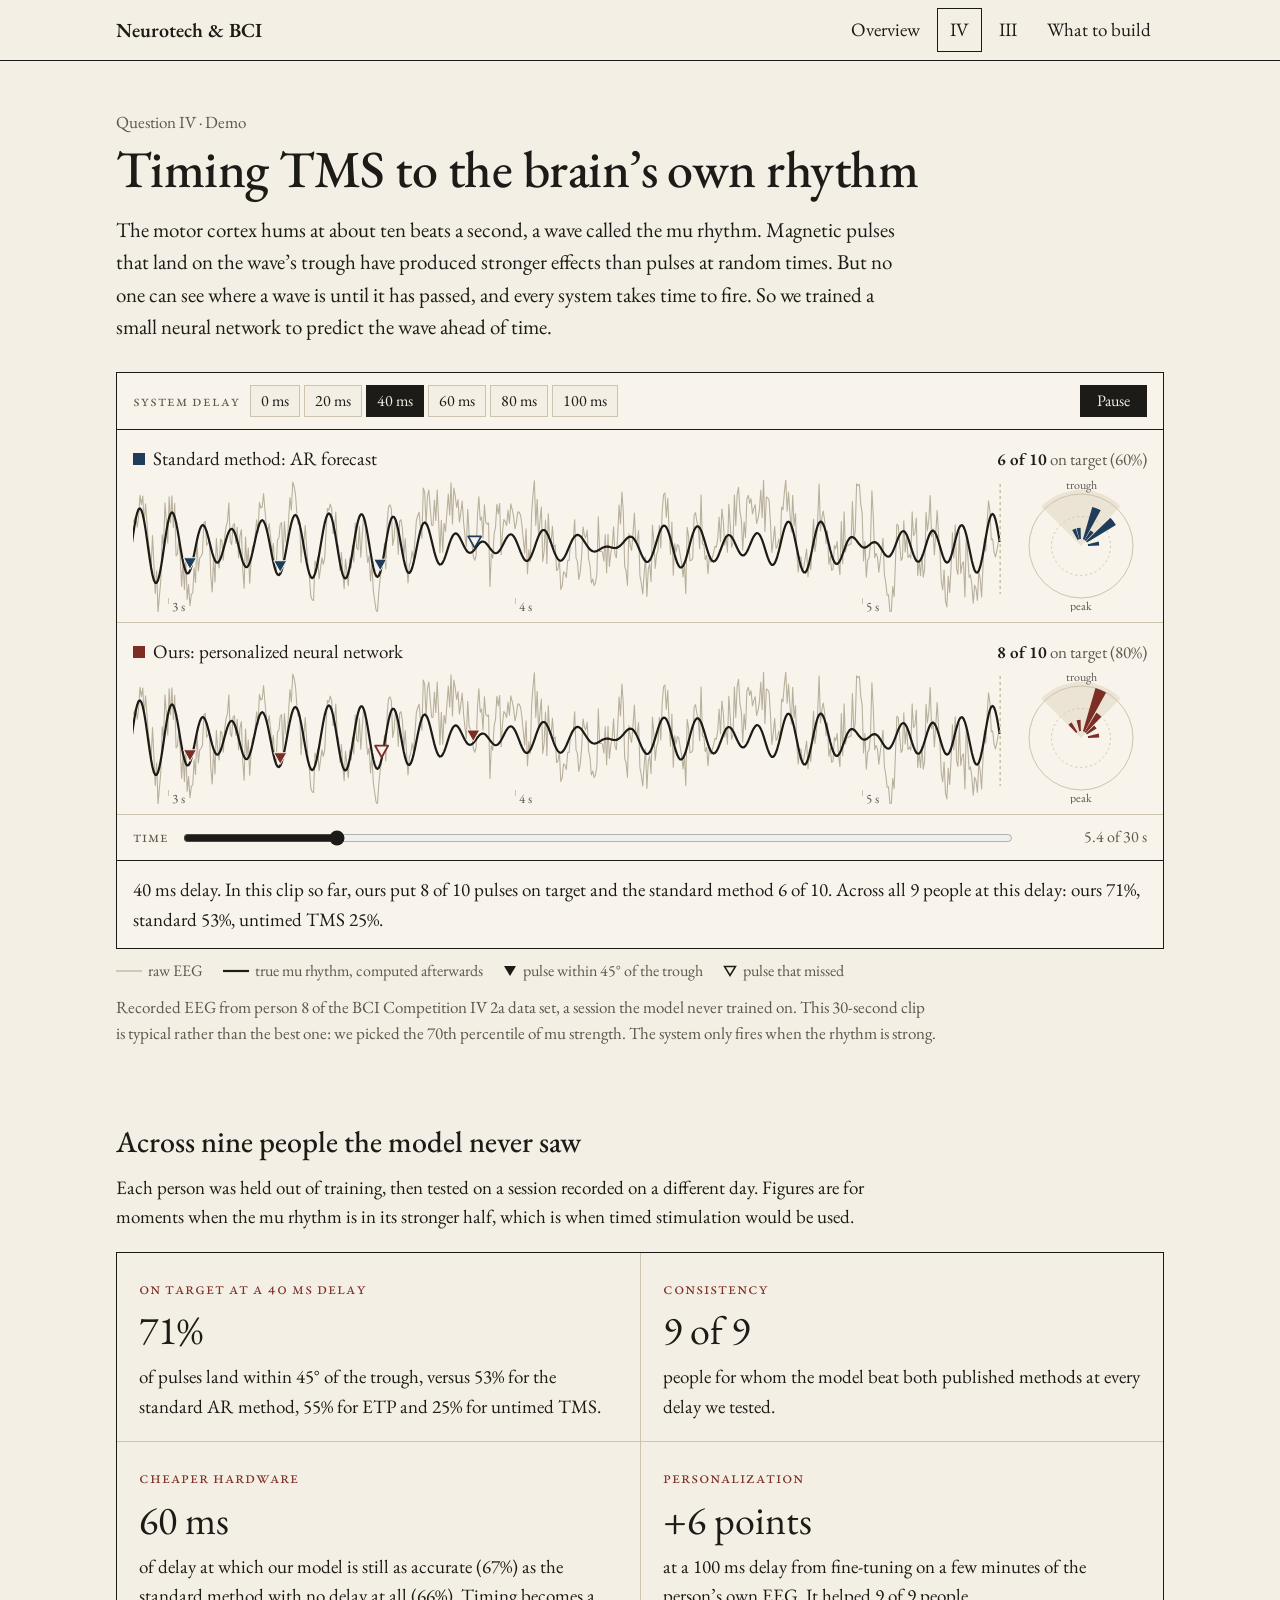
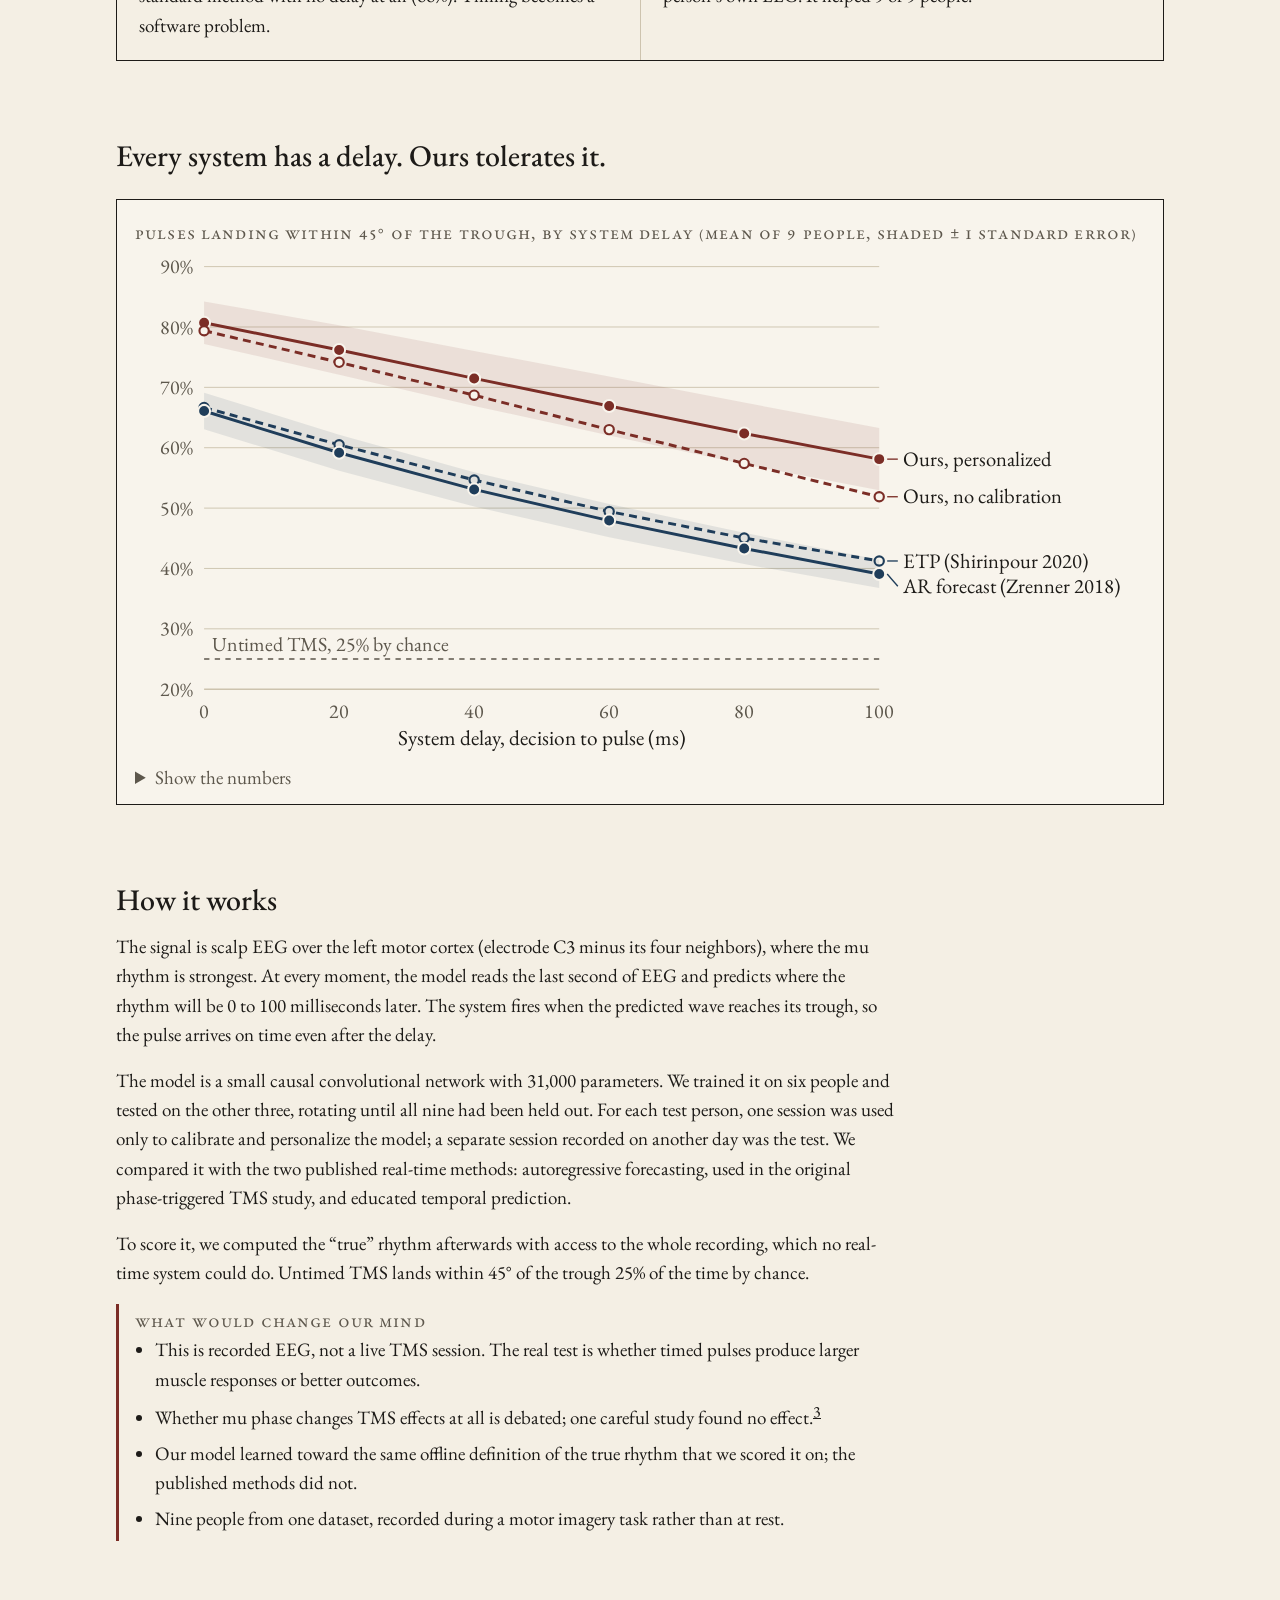
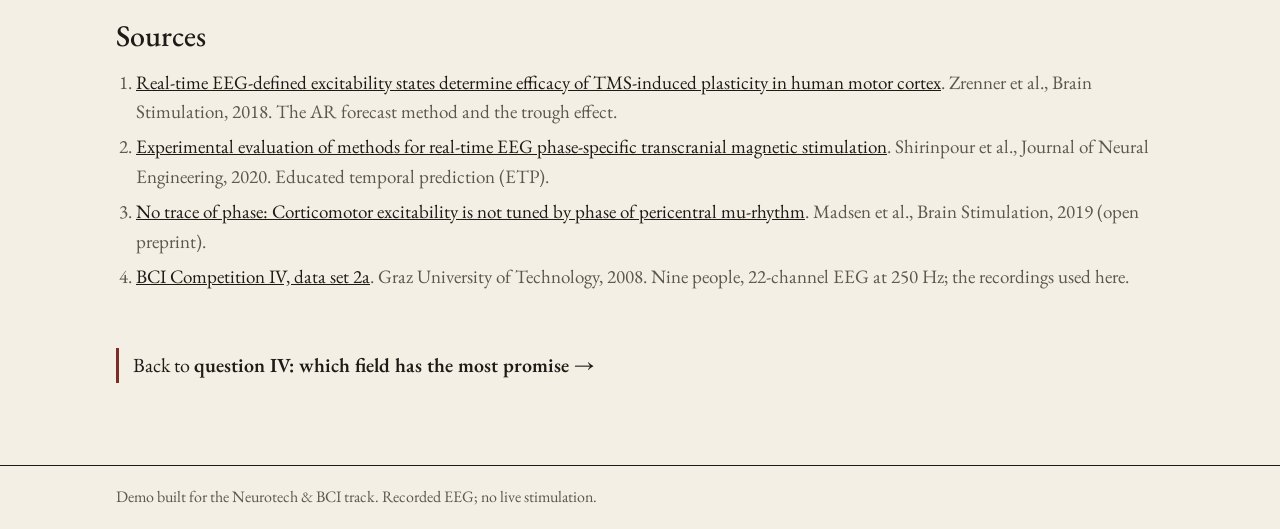
==== tms-demo/index.html @ e6a00916 "tms demo" ====
<!doctype html>
<html lang="en">
<head>
<meta charset="utf-8">
<meta name="viewport" content="width=device-width, initial-scale=1">
<title>Timing TMS to the Brain’s Rhythm · Neurotech &amp; BCI</title>
<meta name="description" content="Demo for question IV: a small neural network predicts the mu rhythm so TMS pulses land on the trough.">
<link rel="preconnect" href="https://fonts.googleapis.com">
<link rel="preconnect" href="https://fonts.gstatic.com" crossorigin>
<link href="https://fonts.googleapis.com/css2?family=EB+Garamond:ital,wght@0,400;0,500;0,600;1,400&display=swap" rel="stylesheet">
<style>
/* Same tokens and type as index.html, so the demo reads as part of the site. */
:root {
  --paper: #f4efe4;
  --paper-2: #ebe4d4;
  --ink: #1d1b18;
  --ink-2: #5d574c;
  --rule: #cdc3ae;
  --accent: #7b2d26;
  --navy: #1f3d5a;
}
* { box-sizing: border-box; }
html, body { margin: 0; }
body {
  background: var(--paper); color: var(--ink);
  font: 19px/1.55 "EB Garamond", Garamond, Georgia, serif;
  font-variant-numeric: lining-nums; -webkit-font-smoothing: antialiased;
  min-height: 100vh; display: flex; flex-direction: column;
}
a { color: inherit; }
a:focus-visible, button:focus-visible, input:focus-visible, summary:focus-visible { outline: 2px solid var(--navy); outline-offset: 2px; }
.wrap { max-width: 1080px; margin: 0 auto; padding: 0 16px; width: 100%; }
.sc { font-variant: small-caps; letter-spacing: .06em; text-transform: lowercase; }
.top { border-bottom: 1px solid var(--ink); }
.top .wrap { display: flex; align-items: center; justify-content: space-between; height: 60px; gap: 16px; }
.brand { font-size: 20px; font-weight: 600; text-decoration: none; white-space: nowrap; }
nav { display: flex; gap: 4px; }
nav a { text-decoration: none; padding: 6px 12px; border: 1px solid transparent; white-space: nowrap; }
nav a.on { border-color: var(--ink); }
nav a:hover { border-color: var(--rule); }
main { padding: 48px 0 64px; flex: 1; }
h1 { font-weight: 500; font-size: clamp(34px, 5.5vw, 52px); line-height: 1.08; letter-spacing: -0.01em; margin: 6px 0 16px; }
h2 { font-weight: 500; font-size: 30px; margin: 0 0 8px; }
h3 { font-weight: 500; font-size: 23px; margin: 0 0 6px; }
.kicker { color: var(--ink-2); font-size: 17px; margin: 0; }
.kicker a { text-decoration: none; }
.kicker a:hover { text-decoration: underline; text-underline-offset: 4px; }
.lede { font-size: 21px; max-width: 780px; margin: 0 0 12px; }
section { margin-top: 72px; }
.prose { max-width: 780px; }
.prose p { margin: 0 0 16px; }
button { font: inherit; cursor: pointer; color: var(--ink); background: transparent; border: 1px solid var(--ink); border-radius: 0; }
svg, canvas { display: block; max-width: 100%; }
.caption { color: var(--ink-2); font-size: 17px; margin: 10px 0 0; max-width: 820px; }

/* player */
.demo { border: 1px solid var(--ink); margin-top: 28px; background: #f8f4ec; }
.chips { display: flex; flex-wrap: wrap; gap: 6px; padding: 12px 16px; border-bottom: 1px solid var(--ink); align-items: center; }
.chips .sc { color: var(--ink-2); font-size: 16px; margin-right: 4px; }
.chip { font-size: 16px; padding: 3px 10px; border-color: var(--rule); background: var(--paper); min-width: 44px; min-height: 32px; }
.chip:hover { border-color: var(--ink); }
.chip[aria-pressed="true"] { background: var(--ink); color: var(--paper); border-color: var(--ink); }
.play { margin-left: auto; padding: 3px 16px; font-size: 16px; min-height: 32px; background: var(--ink); color: var(--paper); }
.strip { padding: 14px 16px 10px; border-bottom: 1px solid var(--rule); }
.strip .head { display: flex; justify-content: space-between; align-items: baseline; gap: 12px; flex-wrap: wrap; margin-bottom: 6px; }
.strip .name { font-size: 19px; }
.strip .name i { font-style: normal; display: inline-block; width: 12px; height: 12px; margin-right: 8px; vertical-align: 0; }
.strip .count { color: var(--ink-2); font-size: 17px; }
.strip .count b { color: var(--ink); font-weight: 600; }
.strip .row { display: grid; grid-template-columns: 1fr 132px; gap: 14px; align-items: center; }
.strip canvas { width: 100%; height: 132px; }
.scrub { display: flex; align-items: center; gap: 12px; padding: 10px 16px; border-bottom: 1px solid var(--ink); }
.scrub input { flex: 1; accent-color: var(--ink); }
.scrub .t { color: var(--ink-2); font-size: 16px; min-width: 120px; text-align: right; font-variant-numeric: tabular-nums; }
.verdict { padding: 14px 16px; margin: 0; min-height: 56px; }
.legend { display: flex; flex-wrap: wrap; gap: 6px 20px; color: var(--ink-2); font-size: 16px; margin-top: 10px; }
.legend span { display: inline-flex; align-items: center; gap: 6px; }

/* big numbers, same grid as "What to build" */
.grid4 { display: grid; grid-template-columns: 1fr 1fr; border: 1px solid var(--ink); margin-top: 20px; }
.grid4 > div { padding: 20px 22px; }
.grid4 > div:nth-child(2n) { border-left: 1px solid var(--rule); }
.grid4 > div:nth-child(n+3) { border-top: 1px solid var(--rule); }
.grid4 .sc { color: var(--accent); font-size: 17px; }
.grid4 .big { font-size: 40px; line-height: 1.1; margin: 6px 0 2px; }
.grid4 p { margin: 10px 0 0; }

/* chart */
.fig { border: 1px solid var(--ink); padding: 18px 18px 12px; margin-top: 20px; background: #f8f4ec; }
.fig .lbl { color: var(--ink-2); }
details { margin-top: 10px; }
summary { cursor: pointer; color: var(--ink-2); }
table { border-collapse: collapse; margin-top: 8px; font-size: 17px; }
th, td { text-align: left; padding: 4px 14px 4px 0; border-top: 1px solid var(--rule); font-weight: 400; font-variant-numeric: tabular-nums; }
th { color: var(--ink-2); }
.tscroll { overflow-x: auto; }
.caveats { border-left: 3px solid var(--accent); padding: 2px 0 2px 16px; }
.caveats ul { margin: 0; padding-left: 20px; }
.caveats li { margin-bottom: 6px; }
.refs { padding-left: 20px; margin: 0; color: var(--ink-2); }
.refs li { margin-bottom: 6px; }
.refs a { color: var(--ink); }
.bridge { color: var(--ink); border-left: 3px solid var(--accent); padding: 2px 0 2px 14px; max-width: 760px; margin: 56px 0 18px; font-size: 20px; }
.bridge a { font-weight: 600; text-decoration: none; }
.bridge a:hover { text-decoration: underline; text-underline-offset: 4px; }
footer { border-top: 1px solid var(--ink); height: 64px; flex: none; }
footer .wrap { display: flex; align-items: center; height: 100%; color: var(--ink-2); font-size: 16px; }

@media (max-width: 720px) {
  body { font-size: 18px; }
  nav a { padding: 6px 8px; }
  .top .wrap { height: auto; flex-wrap: wrap; padding-top: 10px; padding-bottom: 10px; gap: 6px 16px; }
  .strip .row { grid-template-columns: 1fr; }
  .strip .dial { width: 132px; margin: 0 auto; }
  .play { margin-left: 0; }
  .grid4 { grid-template-columns: 1fr; }
  .grid4 > div:nth-child(2n) { border-left: 0; }
  .grid4 > div:nth-child(n+2) { border-top: 1px solid var(--rule); }
  .scrub .t { min-width: 0; }
}
</style>
</head>
<body>
<header class="top">
  <div class="wrap">
    <a class="brand" href="../index.html">Neurotech &amp; BCI</a>
    <nav>
      <a href="../index.html">Overview</a>
      <a class="on" href="../index.html#iv">IV</a>
      <a href="../index.html#iii">III</a>
      <a href="../index.html#build">What to build</a>
    </nav>
  </div>
</header>

<main>
  <div class="wrap">
    <p class="kicker"><a href="../index.html#iv">Question IV</a> · Demo</p>
    <h1>Timing TMS to the brain’s own rhythm</h1>
    <p class="lede">The motor cortex hums at about ten beats a second, a wave called the mu rhythm. Magnetic pulses that land on the wave’s trough have produced stronger effects than pulses at random times. But no one can see where a wave is until it has passed, and every system takes time to fire. So we trained a small neural network to predict the wave ahead of time.</p>

    <div class="demo" id="player">
      <div class="chips" role="group" aria-label="System delay">
        <span class="sc">System delay</span>
        <span id="lat-buttons"></span>
        <button class="play" id="play" aria-label="Pause">Pause</button>
      </div>
      <div class="strip">
        <div class="head"><span class="name"><i style="background:var(--navy)"></i>Standard method: AR forecast</span><span class="count" id="count-ar" aria-live="off"></span></div>
        <div class="row"><canvas id="cv-ar" aria-label="EEG trace with pulses timed by the standard method"></canvas><svg class="dial" id="dial-ar" viewBox="0 0 132 132" role="img" aria-label="Where the standard method's pulses landed"></svg></div>
      </div>
      <div class="strip">
        <div class="head"><span class="name"><i style="background:var(--accent)"></i>Ours: personalized neural network</span><span class="count" id="count-ours" aria-live="off"></span></div>
        <div class="row"><canvas id="cv-ours" aria-label="EEG trace with pulses timed by our model"></canvas><svg class="dial" id="dial-ours" viewBox="0 0 132 132" role="img" aria-label="Where our model's pulses landed"></svg></div>
      </div>
      <div class="scrub">
        <label for="scrub" class="sc" style="color:var(--ink-2);font-size:16px">Time</label>
        <input type="range" id="scrub" min="0" max="30" step="0.02" value="0">
        <span class="t" id="tlabel"></span>
      </div>
      <p class="verdict" id="verdict" aria-live="polite"></p>
    </div>
    <div class="legend">
      <span><svg width="26" height="10"><line x1="0" y1="5" x2="26" y2="5" stroke="#b9b09c" stroke-width="1.2"/></svg>raw EEG</span>
      <span><svg width="26" height="10"><line x1="0" y1="5" x2="26" y2="5" stroke="#1d1b18" stroke-width="2.2"/></svg>true mu rhythm, computed afterwards</span>
      <span><svg width="14" height="12"><path d="M1 1h12L7 11z" fill="#1d1b18"/></svg>pulse within 45° of the trough</span>
      <span><svg width="14" height="12"><path d="M1.5 1.5h11L7 10.5z" fill="none" stroke="#1d1b18" stroke-width="1.5"/></svg>pulse that missed</span>
    </div>
    <p class="caption" id="clipnote"></p>

    <section>
      <h2>Across nine people the model never saw</h2>
      <p class="prose" style="margin:0">Each person was held out of training, then tested on a session recorded on a different day. Figures are for moments when the mu rhythm is in its stronger half, which is when timed stimulation would be used.</p>
      <div class="grid4" id="bignums"></div>
    </section>

    <section>
      <h2>Every system has a delay. Ours tolerates it.</h2>
      <div class="fig">
        <span class="lbl sc">Pulses landing within 45° of the trough, by system delay (mean of 9 people, shaded ± 1 standard error)</span>
        <svg id="chart" viewBox="0 0 760 380" role="img" aria-label="Line chart: share of pulses on target falls with system delay for every method, but our personalized model stays about 15 to 19 points above the standard AR and ETP methods at every delay."></svg>
        <details><summary>Show the numbers</summary><div class="tscroll"><table id="numtable"></table></div></details>
      </div>
    </section>

    <section class="prose">
      <h2>How it works</h2>
      <p>The signal is scalp EEG over the left motor cortex (electrode C3 minus its four neighbors), where the mu rhythm is strongest. At every moment, the model reads the last second of EEG and predicts where the rhythm will be 0 to 100 milliseconds later. The system fires when the predicted wave reaches its trough, so the pulse arrives on time even after the delay.</p>
      <p>The model is a small causal convolutional network with 31,000 parameters. We trained it on six people and tested on the other three, rotating until all nine had been held out. For each test person, one session was used only to calibrate and personalize the model; a separate session recorded on another day was the test. We compared it with the two published real-time methods: autoregressive forecasting, used in the original phase-triggered TMS study, and educated temporal prediction.</p>
      <p>To score it, we computed the “true” rhythm afterwards with access to the whole recording, which no real-time system could do. Untimed TMS lands within 45° of the trough 25% of the time by chance.</p>
      <div class="caveats">
        <span class="sc" style="color:var(--ink-2)">What would change our mind</span>
        <ul>
          <li>This is recorded EEG, not a live TMS session. The real test is whether timed pulses produce larger muscle responses or better outcomes.</li>
          <li>Whether mu phase changes TMS effects at all is debated; one careful study found no effect.<sup><a href="#ref-3">3</a></sup></li>
          <li>Our model learned toward the same offline definition of the true rhythm that we scored it on; the published methods did not.</li>
          <li>Nine people from one dataset, recorded during a motor imagery task rather than at rest.</li>
        </ul>
      </div>
    </section>

    <section>
      <h2>Sources</h2>
      <ol class="refs">
        <li id="ref-1"><a href="https://doi.org/10.1016/j.brs.2017.11.016" target="_blank" rel="noopener noreferrer">Real-time EEG-defined excitability states determine efficacy of TMS-induced plasticity in human motor cortex</a>. Zrenner et al., Brain Stimulation, 2018. The AR forecast method and the trough effect.</li>
        <li id="ref-2"><a href="https://doi.org/10.1088/1741-2552/ab9dba" target="_blank" rel="noopener noreferrer">Experimental evaluation of methods for real-time EEG phase-specific transcranial magnetic stimulation</a>. Shirinpour et al., Journal of Neural Engineering, 2020. Educated temporal prediction (ETP).</li>
        <li id="ref-3"><a href="https://www.biorxiv.org/content/10.1101/513390.full.pdf" target="_blank" rel="noopener noreferrer">No trace of phase: Corticomotor excitability is not tuned by phase of pericentral mu-rhythm</a>. Madsen et al., Brain Stimulation, 2019 (open preprint).</li>
        <li id="ref-4"><a href="https://bbci.de/competition/iv/" target="_blank" rel="noopener noreferrer">BCI Competition IV, data set 2a</a>. Graz University of Technology, 2008. Nine people, 22-channel EEG at 250 Hz; the recordings used here.</li>
      </ol>
    </section>

    <p class="bridge">Back to <a href="../index.html#iv">question IV: which field has the most promise &rarr;</a></p>
  </div>
</main>
<footer><div class="wrap">Demo built for the Neurotech &amp; BCI track. Recorded EEG; no live stimulation.</div></footer>

<script src="data.js"></script>
<script>
(() => {
  const D = window.TMS_DEMO;
  const INK = '#1d1b18', INK2 = '#5d574c', RULE = '#cdc3ae', RAW = '#b9b09c', PAPER2 = '#ebe4d4', BG = '#f8f4ec';
  const COL = { ar: '#1f3d5a', ours: '#7b2d26' };
  const FS = D.fs, N = D.mu.length, DUR = N / FS;
  let WIN = 2.5;
  const TARGET = Math.PI;
  const wrapA = a => Math.atan2(Math.sin(a), Math.cos(a));
  const isHit = ph => Math.abs(wrapA(ph - TARGET)) < Math.PI / 4;
  const pct = x => Math.round(100 * x) + '%';
  const reduce = matchMedia('(prefers-reduced-motion: reduce)').matches;
  const $ = id => document.getElementById(id);

  let lat = 40, tNow = WIN, playing = !reduce, last = null;

  // ---------- latency chips ----------
  $('lat-buttons').innerHTML = D.latencies.map(l =>
    `<button class="chip" data-lat="${l}" aria-pressed="${l === lat}">${l} ms</button>`).join(' ');
  $('lat-buttons').addEventListener('click', e => {
    const b = e.target.closest('[data-lat]'); if (!b) return;
    lat = +b.dataset.lat;
    document.querySelectorAll('[data-lat]').forEach(x => x.setAttribute('aria-pressed', x === b));
    draw(true);
  });
  const playBtn = $('play');
  const setPlay = p => { playing = p; playBtn.textContent = p ? 'Pause' : 'Play'; playBtn.setAttribute('aria-label', p ? 'Pause' : 'Play'); if (p) { last = null; requestAnimationFrame(tick); } };
  playBtn.addEventListener('click', () => setPlay(!playing));
  const scrub = $('scrub');
  scrub.max = DUR.toFixed(2);
  scrub.addEventListener('input', () => { tNow = Math.max(0.05, +scrub.value); draw(true); });

  // ---------- canvases ----------
  const cvs = { ar: $('cv-ar'), ours: $('cv-ours') };
  function fit() {
    const dpr = window.devicePixelRatio || 1;
    for (const c of Object.values(cvs)) {
      const r = c.getBoundingClientRect();
      c.width = Math.round(r.width * dpr); c.height = Math.round(r.height * dpr);
      c.getContext('2d').setTransform(dpr, 0, 0, dpr, 0, 0);
    }
    WIN = cvs.ar.clientWidth < 560 ? 1.5 : 2.5;
    if (tNow < WIN) tNow = WIN;
  }
  new ResizeObserver(() => { fit(); draw(false); }).observe(cvs.ar);

  function drawStrip(key) {
    const c = cvs[key], ctx = c.getContext('2d');
    const w = c.clientWidth, h = c.clientHeight;
    ctx.clearRect(0, 0, w, h);
    const t1 = Math.max(tNow, WIN), t0 = t1 - WIN;
    const X = t => (t - t0) / WIN * w;
    const mid = h * 0.5, sy = h * 0.40 / 1000;
    const Y = v => mid - Math.max(-1250, Math.min(1250, v)) * sy;
    // second ticks
    ctx.strokeStyle = RULE; ctx.fillStyle = INK2; ctx.lineWidth = 1; ctx.font = '13px "EB Garamond", Georgia, serif';
    for (let s = Math.ceil(t0); s <= t1; s++) {
      const x = Math.round(X(s)) + 0.5;
      ctx.beginPath(); ctx.moveTo(x, h - 14); ctx.lineTo(x, h - 8); ctx.stroke();
      ctx.fillText(s + ' s', Math.min(x + 3, w - 24), h - 1);
    }
    const i0 = Math.max(0, Math.floor(t0 * FS)), i1 = Math.min(N - 1, Math.floor(tNow * FS));
    const line = (arr, col, lw) => {
      ctx.strokeStyle = col; ctx.lineWidth = lw; ctx.lineJoin = 'round'; ctx.beginPath();
      for (let i = i0; i <= i1; i++) { const x = X(i / FS), y = Y(arr[i]); i === i0 ? ctx.moveTo(x, y) : ctx.lineTo(x, y); }
      ctx.stroke();
    };
    line(D.raw, RAW, 1.1);
    line(D.mu, INK, 2.2);
    // "now" edge
    if (tNow < DUR) { ctx.strokeStyle = RULE; ctx.setLineDash([3, 3]); ctx.beginPath(); ctx.moveTo(X(tNow) - 0.5, 4); ctx.lineTo(X(tNow) - 0.5, h - 18); ctx.stroke(); ctx.setLineDash([]); }
    // pulses
    for (const [s, ph] of D.pulses[lat][key]) {
      if (s < i0 || s > i1) continue;
      const x = X(s / FS), y = Y(D.mu[s]);
      ctx.beginPath(); ctx.moveTo(x - 6.5, y - 13); ctx.lineTo(x + 6.5, y - 13); ctx.lineTo(x, y - 1.5); ctx.closePath();
      if (isHit(ph)) { ctx.fillStyle = COL[key]; ctx.fill(); ctx.strokeStyle = BG; ctx.lineWidth = 1; ctx.stroke(); }
      else { ctx.fillStyle = BG; ctx.fill(); ctx.strokeStyle = COL[key]; ctx.lineWidth = 1.8; ctx.stroke(); }
    }
  }

  // ---------- dials ----------
  const NB = 24, CX = 66, CY = 66, R0 = 7, R1 = 52;
  const pt = (a, r) => [CX + r * Math.sin(a), CY - r * Math.cos(a)];   // a = 0 at top, clockwise
  function wedge(a0, a1, r0, r1) {
    const [x0, y0] = pt(a0, r0), [x1, y1] = pt(a0, r1), [x2, y2] = pt(a1, r1), [x3, y3] = pt(a1, r0);
    return `M${x0.toFixed(1)} ${y0.toFixed(1)}L${x1.toFixed(1)} ${y1.toFixed(1)}A${r1} ${r1} 0 0 1 ${x2.toFixed(1)} ${y2.toFixed(1)}L${x3.toFixed(1)} ${y3.toFixed(1)}A${r0} ${r0} 0 0 0 ${x0.toFixed(1)} ${y0.toFixed(1)}Z`;
  }
  function drawDial(key, list) {
    const cnt = new Array(NB).fill(0);
    for (const ph of list) { const a = wrapA(ph - TARGET); cnt[Math.min(NB - 1, Math.floor((a + Math.PI) / (2 * Math.PI) * NB))]++; }
    const mx = Math.max(4, ...cnt);
    let s = `<path d="${wedge(-Math.PI / 4, Math.PI / 4, 0.01, R1 + 4)}" fill="${PAPER2}"/>`;
    s += `<circle cx="${CX}" cy="${CY}" r="${R1}" fill="none" stroke="${RULE}"/><circle cx="${CX}" cy="${CY}" r="${(R0 + R1) / 2}" fill="none" stroke="${RULE}" stroke-dasharray="2 3"/>`;
    cnt.forEach((n, i) => {
      if (!n) return;
      const a0 = -Math.PI + i * 2 * Math.PI / NB, a1 = a0 + 2 * Math.PI / NB;
      s += `<path d="${wedge(a0 + 0.02, a1 - 0.02, R0, R0 + (R1 - R0) * n / mx)}" fill="${COL[key]}"/>`;
    });
    s += `<text x="${CX}" y="9" text-anchor="middle" font-size="12" fill="${INK2}" font-family="EB Garamond, serif">trough</text>`;
    s += `<text x="${CX}" y="130" text-anchor="middle" font-size="12" fill="${INK2}" font-family="EB Garamond, serif">peak</text>`;
    $('dial-' + key).innerHTML = s;
  }

  // ---------- counters + verdict ----------
  const tLabel = $('tlabel');
  function draw(updateVerdict) {
    const upto = Math.floor(tNow * FS);
    const stats = {};
    for (const key of ['ar', 'ours']) {
      drawStrip(key);
      const seen = D.pulses[lat][key].filter(([s]) => s <= upto).map(([, ph]) => ph);
      const hits = seen.filter(isHit).length;
      stats[key] = { hits, n: seen.length };
      $('count-' + key).innerHTML = seen.length ? `<b>${hits} of ${seen.length}</b> on target (${pct(hits / seen.length)})` : 'waiting for the first pulse';
      drawDial(key, seen);
    }
    scrub.value = tNow.toFixed(2);
    tLabel.textContent = `${tNow.toFixed(1)} of ${DUR.toFixed(0)} s`;
    if (updateVerdict || !playing) verdict(stats);
  }
  function verdict(st) {
    const k = D.latencies.indexOf(lat), R = D.results;
    const all = `Across all 9 people at this delay: ours ${pct(R.cnn_personal.mean[k])}, standard ${pct(R.ar.mean[k])}, untimed TMS 25%.`;
    const clip = st.ours.n && st.ar.n ? `In this clip so far, ours put ${st.ours.hits} of ${st.ours.n} pulses on target and the standard method ${st.ar.hits} of ${st.ar.n}. ` : '';
    $('verdict').textContent = `${lat} ms delay. ${clip}${all}`;
  }
  let vt = 0;
  function tick(ts) {
    if (!playing) return;
    if (last !== null) tNow += Math.min(0.1, (ts - last) / 1000);
    last = ts;
    if (tNow > DUR) tNow = WIN;
    draw(false);
    if (ts - vt > 1000) { vt = ts; verdict(currentStats()); }
    requestAnimationFrame(tick);
  }
  function currentStats() {
    const upto = Math.floor(tNow * FS), st = {};
    for (const key of ['ar', 'ours']) {
      const seen = D.pulses[lat][key].filter(([s]) => s <= upto);
      st[key] = { hits: seen.filter(([, ph]) => isHit(ph)).length, n: seen.length };
    }
    return st;
  }
  $('clipnote').textContent = `Recorded EEG from person ${D.subject} of the BCI Competition IV 2a data set, a session the model never trained on. This ${D.seconds}-second clip is typical rather than the best one: we picked the 70th percentile of mu strength. The system only fires when the rhythm is strong.`;

  // ---------- big numbers ----------
  const R = D.results, L = D.latencies, i40 = L.indexOf(40), i100 = L.indexOf(100);
  const subs = Object.keys(R.cnn_personal.subjects);
  const winsAll = subs.filter(s => L.every((_, k) => R.cnn_personal.subjects[s][k] > R.ar.subjects[s][k] && R.cnn_personal.subjects[s][k] > R.etp.subjects[s][k])).length;
  let match = 0; L.forEach((l, k) => { if (R.cnn_personal.mean[k] >= R.ar.mean[0]) match = l; });
  const persGain = R.cnn_personal.mean[i100] - R.cnn.mean[i100];
  const persWins = subs.filter(s => R.cnn_personal.subjects[s][i100] > R.cnn.subjects[s][i100]).length;
  $('bignums').innerHTML = [
    ['On target at a 40 ms delay', pct(R.cnn_personal.mean[i40]), `of pulses land within 45° of the trough, versus ${pct(R.ar.mean[i40])} for the standard AR method, ${pct(R.etp.mean[i40])} for ETP and 25% for untimed TMS.`],
    ['Consistency', `${winsAll} of ${subs.length}`, 'people for whom the model beat both published methods at every delay we tested.'],
    ['Cheaper hardware', `${match} ms`, `of delay at which our model is still as accurate (${pct(R.cnn_personal.mean[L.indexOf(match)])}) as the standard method with no delay at all (${pct(R.ar.mean[0])}). Timing becomes a software problem.`],
    ['Personalization', `+${Math.round(100 * persGain)} points`, `at a 100 ms delay from fine-tuning on a few minutes of the person’s own EEG. It helped ${persWins} of ${subs.length} people.`],
  ].map(([k, big, p]) => `<div><span class="sc">${k}</span><div class="big">${big}</div><p>${p}</p></div>`).join('');

  // ---------- latency chart ----------
  const SER = [
    { key: 'cnn_personal', label: 'Ours, personalized', col: COL.ours, dash: '' , band: true },
    { key: 'cnn', label: 'Ours, no calibration', col: COL.ours, dash: '6 4' },
    { key: 'etp', label: 'ETP (Shirinpour 2020)', col: COL.ar, dash: '6 4' },
    { key: 'ar', label: 'AR forecast (Zrenner 2018)', col: COL.ar, dash: '', band: true },
  ];
  (function chart() {
    const W = 760, H = 380, m = { l: 52, r: 200, t: 14, b: 48 };
    const pw = W - m.l - m.r, ph = H - m.t - m.b, y0 = 20, y1 = 90;
    const X = v => m.l + v / 100 * pw, Y = v => m.t + (1 - (v - y0) / (y1 - y0)) * ph;
    const F = 'font-family="EB Garamond, serif"';
    let s = '';
    for (let v = 20; v <= 90; v += 10) s += `<line x1="${m.l}" x2="${m.l + pw}" y1="${Y(v)}" y2="${Y(v)}" stroke="${RULE}" stroke-width="${v === 20 ? 1 : 0.7}"/><text x="${m.l - 8}" y="${Y(v) + 5}" text-anchor="end" font-size="15" fill="${INK2}" ${F}>${v}%</text>`;
    L.forEach(l => { s += `<text x="${X(l)}" y="${H - m.b + 22}" text-anchor="middle" font-size="15" fill="${INK2}" ${F}>${l}</text>`; });
    s += `<text x="${m.l + pw / 2}" y="${H - 6}" text-anchor="middle" font-size="16" fill="${INK}" ${F}>System delay, decision to pulse (ms)</text>`;
    s += `<line x1="${m.l}" x2="${m.l + pw}" y1="${Y(25)}" y2="${Y(25)}" stroke="${INK2}" stroke-dasharray="4 4"/><text x="${m.l + 6}" y="${Y(25) - 6}" font-size="15" fill="${INK2}" ${F}>Untimed TMS, 25% by chance</text>`;
    const ends = [];
    for (const S of SER) {
      const mean = R[S.key].mean.map(v => 100 * v), se = R[S.key].sem.map(v => 100 * v);
      if (S.band) s += `<path d="${L.map((l, k) => `${k ? 'L' : 'M'}${X(l)} ${Y(mean[k] + se[k])}`).join('')}${L.slice().reverse().map((l, j) => { const k = L.length - 1 - j; return `L${X(l)} ${Y(mean[k] - se[k])}`; }).join('')}Z" fill="${S.col}" opacity=".10"/>`;
      s += `<polyline points="${L.map((l, k) => `${X(l)},${Y(mean[k])}`).join(' ')}" fill="none" stroke="${S.col}" stroke-width="2.2" stroke-dasharray="${S.dash}"/>`;
      L.forEach((l, k) => { s += `<circle cx="${X(l)}" cy="${Y(mean[k])}" r="${S.dash ? 3.5 : 4.5}" fill="${S.dash ? BG : S.col}" stroke="${S.dash ? S.col : BG}" stroke-width="${S.dash ? 1.6 : 1.5}"><title>${S.label}, ${l} ms: ${mean[k].toFixed(1)}% ± ${se[k].toFixed(1)}</title></circle>`; });
      ends.push({ y: Y(mean[mean.length - 1]), y0: Y(mean[mean.length - 1]), S });
    }
    ends.sort((a, b) => a.y - b.y);
    for (let i = 1; i < ends.length; i++) ends[i].y = Math.max(ends[i].y, ends[i - 1].y + 19);
    for (const e of ends) {
      s += `<line x1="${X(100) + 6}" y1="${e.y0}" x2="${X(100) + 14}" y2="${e.y}" stroke="${e.S.col}" stroke-width="1"/>`;
      s += `<text x="${X(100) + 18}" y="${e.y + 5}" font-size="15.5" fill="${INK}" ${F}>${e.S.label}</text>`;
    }
    $('chart').innerHTML = s;
    const rows = [...SER, { key: 'naive', label: 'Naive causal filter' }];
    $('numtable').innerHTML = `<tr><th>Method</th>${L.map(l => `<th>${l} ms</th>`).join('')}</tr>` +
      rows.map(S => `<tr><td>${S.label}</td>${R[S.key].mean.map((v, k) => `<td>${(100 * v).toFixed(1)}%</td>`).join('')}</tr>`).join('') +
      `<tr><td>Untimed TMS</td>${L.map(() => '<td>25%</td>').join('')}</tr>`;
  })();

  fit();
  draw(true);
  if (playing) requestAnimationFrame(tick);
  else { playBtn.textContent = 'Play'; playBtn.setAttribute('aria-label', 'Play'); }
})();
</script>
</body>
</html>
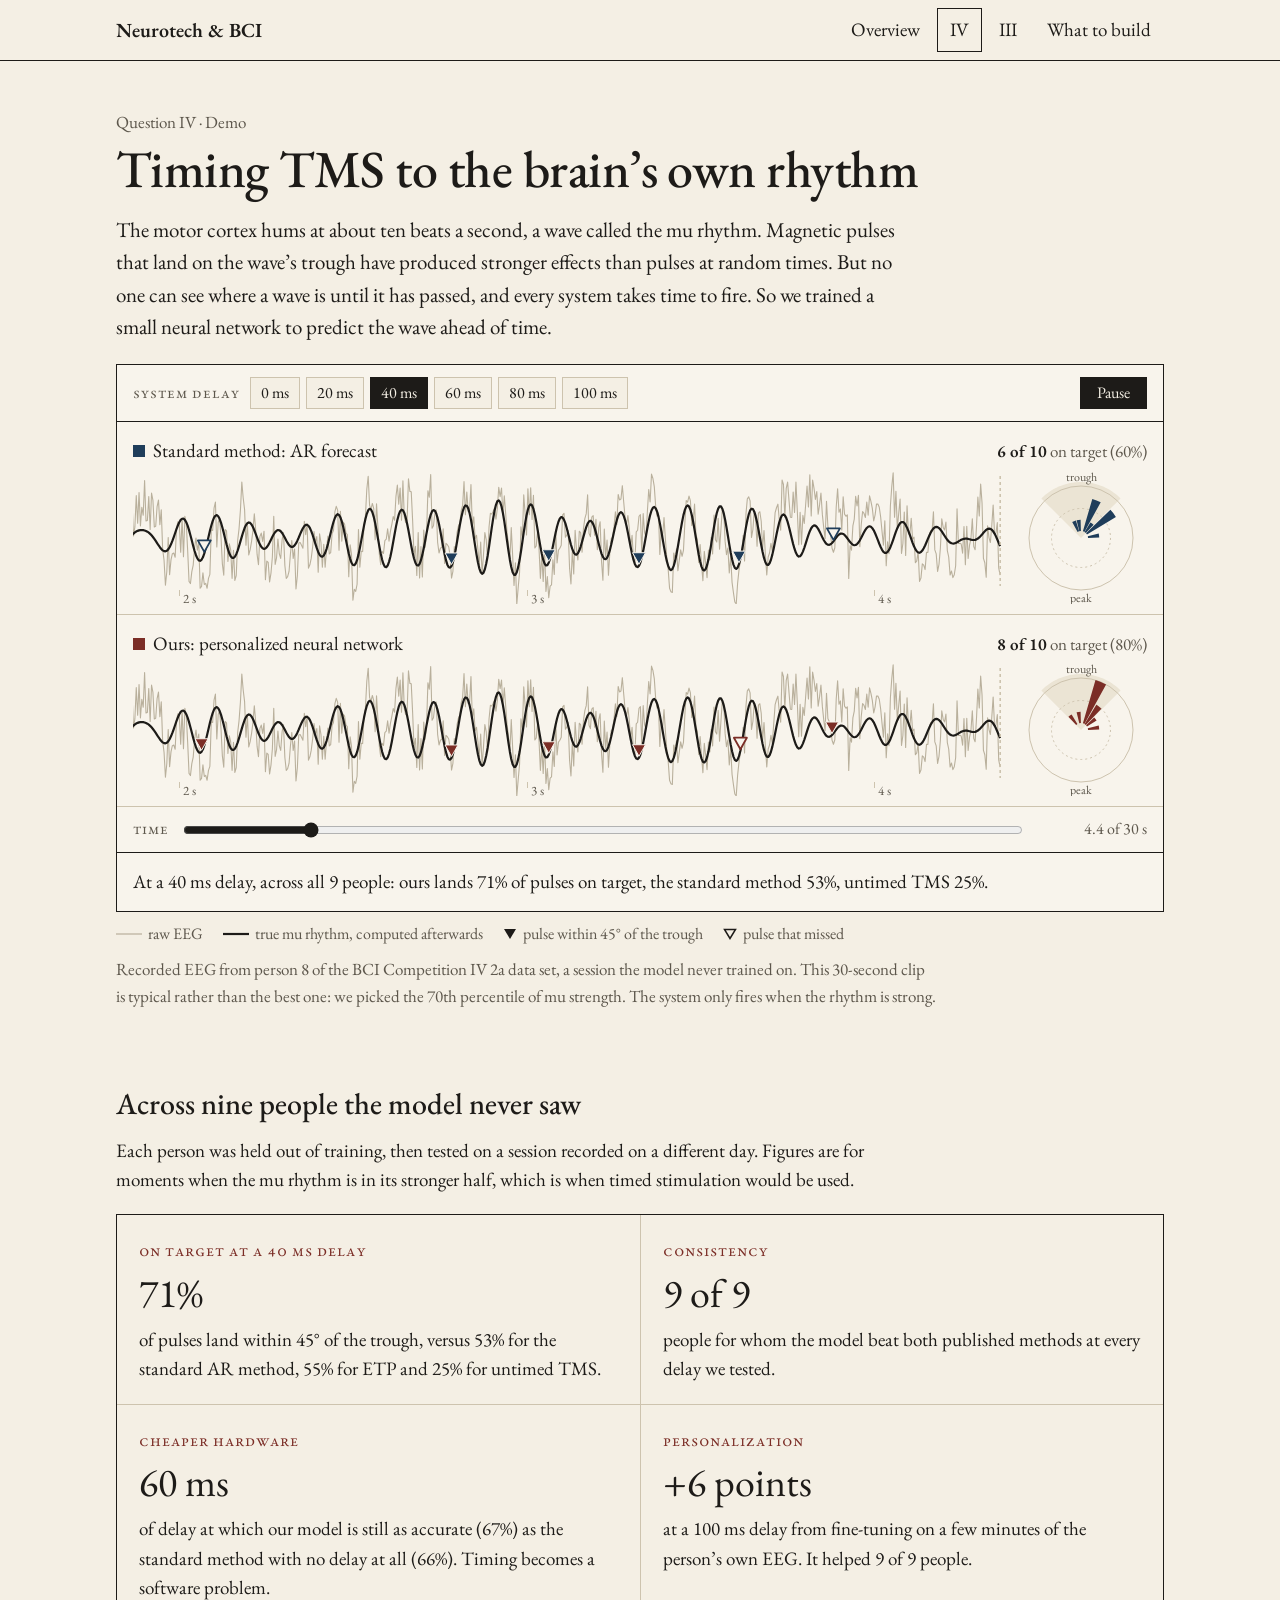
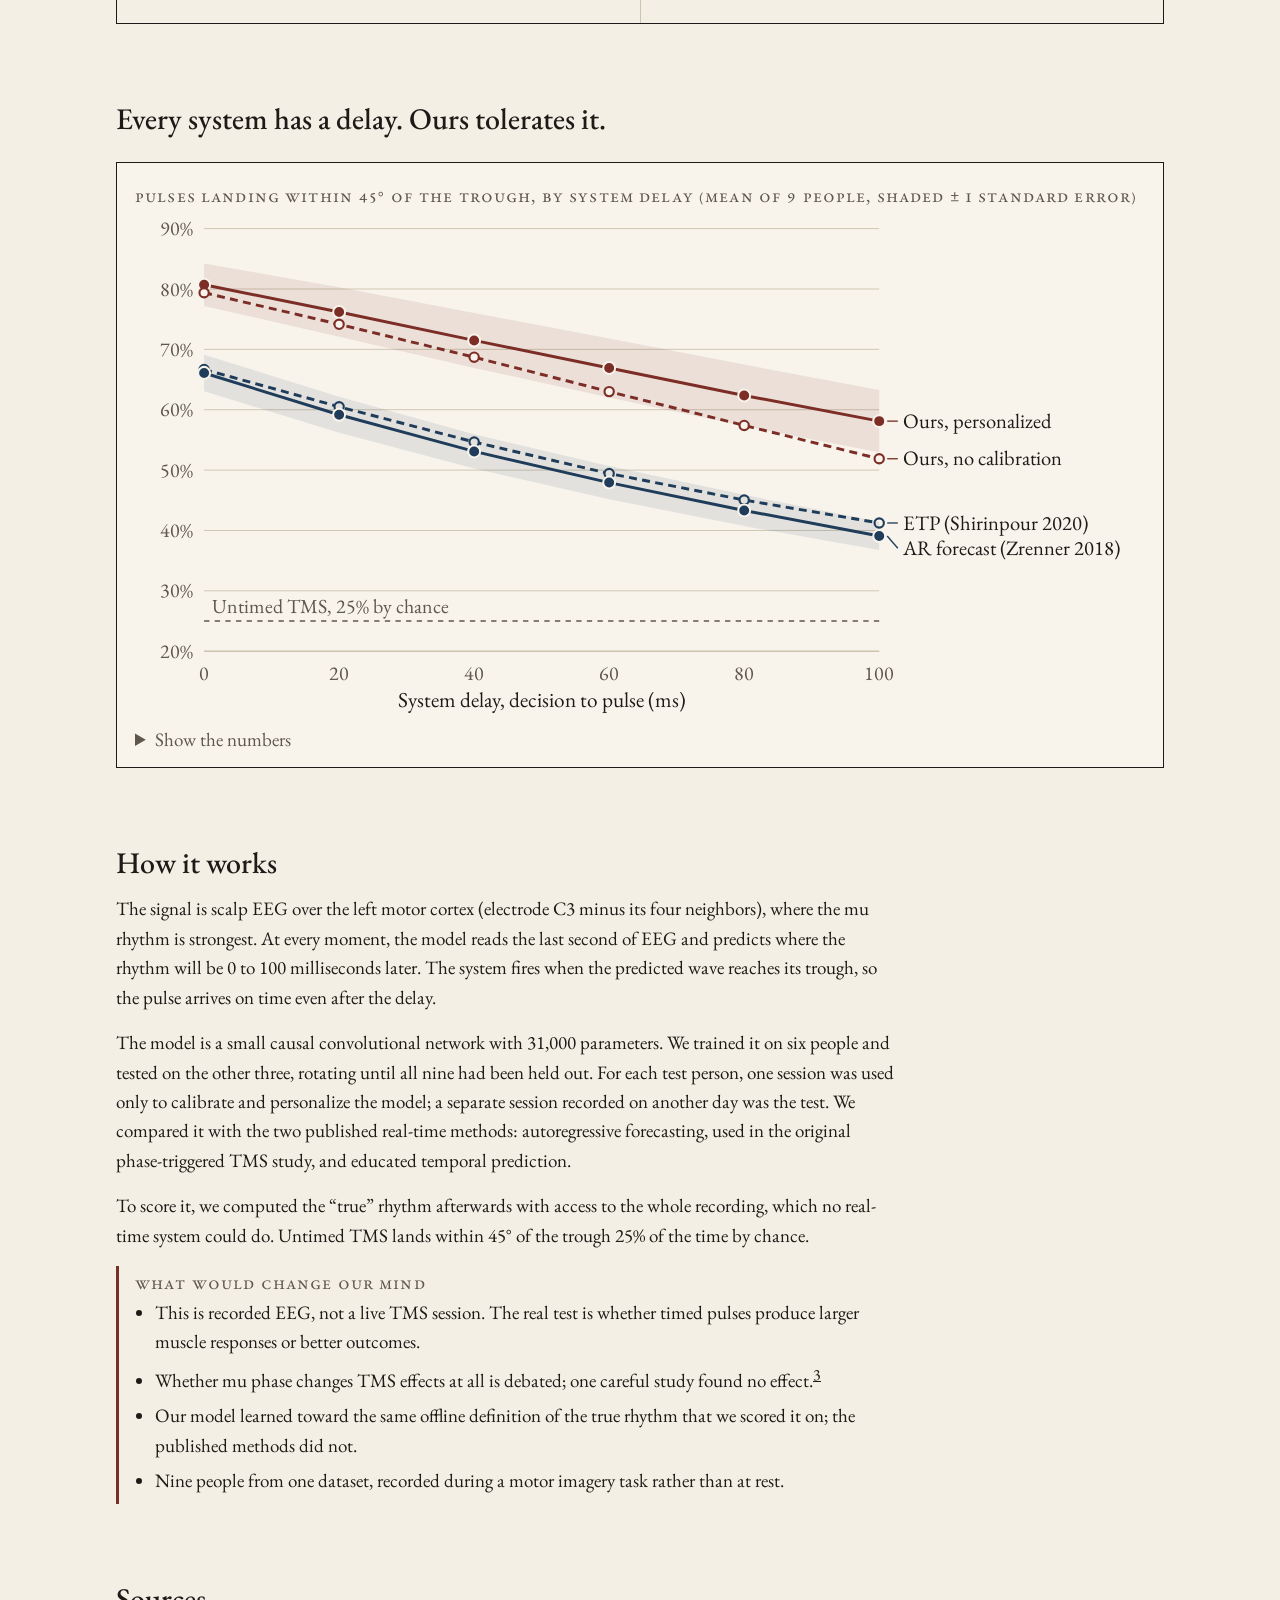
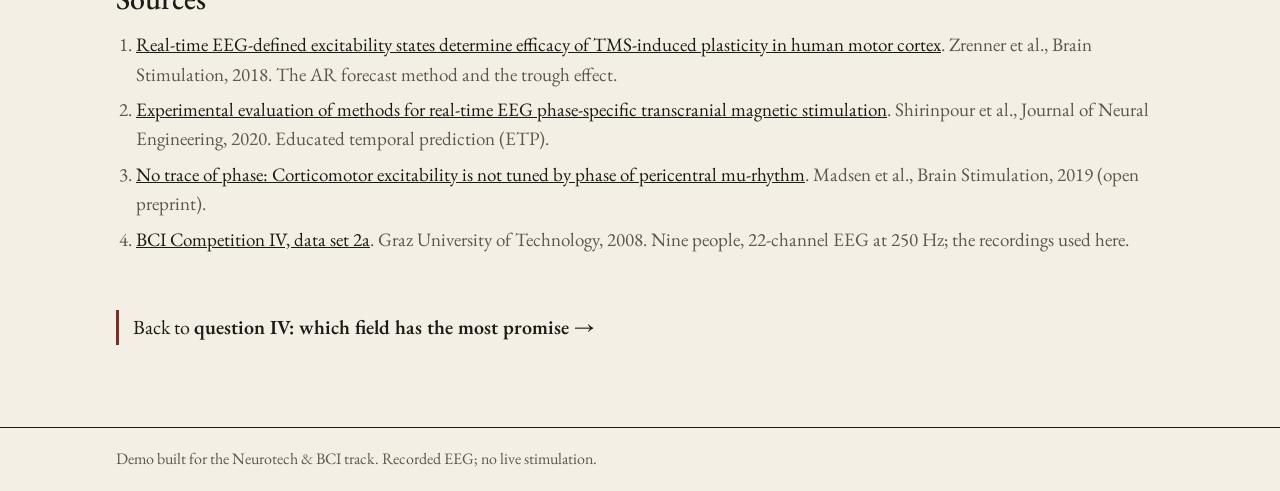
==== commit b2b47e83: "tms demo fixed" ====
--- a/tms-demo/index.html
+++ b/tms-demo/index.html
@@ -53,29 +53,6 @@
 svg, canvas { display: block; max-width: 100%; }
 .caption { color: var(--ink-2); font-size: 17px; margin: 10px 0 0; max-width: 820px; }
 
-/* player */
-.demo { border: 1px solid var(--ink); margin-top: 28px; background: #f8f4ec; }
-.chips { display: flex; flex-wrap: wrap; gap: 6px; padding: 12px 16px; border-bottom: 1px solid var(--ink); align-items: center; }
-.chips .sc { color: var(--ink-2); font-size: 16px; margin-right: 4px; }
-.chip { font-size: 16px; padding: 3px 10px; border-color: var(--rule); background: var(--paper); min-width: 44px; min-height: 32px; }
-.chip:hover { border-color: var(--ink); }
-.chip[aria-pressed="true"] { background: var(--ink); color: var(--paper); border-color: var(--ink); }
-.play { margin-left: auto; padding: 3px 16px; font-size: 16px; min-height: 32px; background: var(--ink); color: var(--paper); }
-.strip { padding: 14px 16px 10px; border-bottom: 1px solid var(--rule); }
-.strip .head { display: flex; justify-content: space-between; align-items: baseline; gap: 12px; flex-wrap: wrap; margin-bottom: 6px; }
-.strip .name { font-size: 19px; }
-.strip .name i { font-style: normal; display: inline-block; width: 12px; height: 12px; margin-right: 8px; vertical-align: 0; }
-.strip .count { color: var(--ink-2); font-size: 17px; }
-.strip .count b { color: var(--ink); font-weight: 600; }
-.strip .row { display: grid; grid-template-columns: 1fr 132px; gap: 14px; align-items: center; }
-.strip canvas { width: 100%; height: 132px; }
-.scrub { display: flex; align-items: center; gap: 12px; padding: 10px 16px; border-bottom: 1px solid var(--ink); }
-.scrub input { flex: 1; accent-color: var(--ink); }
-.scrub .t { color: var(--ink-2); font-size: 16px; min-width: 120px; text-align: right; font-variant-numeric: tabular-nums; }
-.verdict { padding: 14px 16px; margin: 0; min-height: 56px; }
-.legend { display: flex; flex-wrap: wrap; gap: 6px 20px; color: var(--ink-2); font-size: 16px; margin-top: 10px; }
-.legend span { display: inline-flex; align-items: center; gap: 6px; }
-
 /* big numbers, same grid as "What to build" */
 .grid4 { display: grid; grid-template-columns: 1fr 1fr; border: 1px solid var(--ink); margin-top: 20px; }
 .grid4 > div { padding: 20px 22px; }
@@ -110,13 +87,9 @@
   body { font-size: 18px; }
   nav a { padding: 6px 8px; }
   .top .wrap { height: auto; flex-wrap: wrap; padding-top: 10px; padding-bottom: 10px; gap: 6px 16px; }
-  .strip .row { grid-template-columns: 1fr; }
-  .strip .dial { width: 132px; margin: 0 auto; }
-  .play { margin-left: 0; }
   .grid4 { grid-template-columns: 1fr; }
   .grid4 > div:nth-child(2n) { border-left: 0; }
   .grid4 > div:nth-child(n+2) { border-top: 1px solid var(--rule); }
-  .scrub .t { min-width: 0; }
 }
 </style>
 </head>
@@ -139,33 +112,7 @@
     <h1>Timing TMS to the brain’s own rhythm</h1>
     <p class="lede">The motor cortex hums at about ten beats a second, a wave called the mu rhythm. Magnetic pulses that land on the wave’s trough have produced stronger effects than pulses at random times. But no one can see where a wave is until it has passed, and every system takes time to fire. So we trained a small neural network to predict the wave ahead of time.</p>
 
-    <div class="demo" id="player">
-      <div class="chips" role="group" aria-label="System delay">
-        <span class="sc">System delay</span>
-        <span id="lat-buttons"></span>
-        <button class="play" id="play" aria-label="Pause">Pause</button>
-      </div>
-      <div class="strip">
-        <div class="head"><span class="name"><i style="background:var(--navy)"></i>Standard method: AR forecast</span><span class="count" id="count-ar" aria-live="off"></span></div>
-        <div class="row"><canvas id="cv-ar" aria-label="EEG trace with pulses timed by the standard method"></canvas><svg class="dial" id="dial-ar" viewBox="0 0 132 132" role="img" aria-label="Where the standard method's pulses landed"></svg></div>
-      </div>
-      <div class="strip">
-        <div class="head"><span class="name"><i style="background:var(--accent)"></i>Ours: personalized neural network</span><span class="count" id="count-ours" aria-live="off"></span></div>
-        <div class="row"><canvas id="cv-ours" aria-label="EEG trace with pulses timed by our model"></canvas><svg class="dial" id="dial-ours" viewBox="0 0 132 132" role="img" aria-label="Where our model's pulses landed"></svg></div>
-      </div>
-      <div class="scrub">
-        <label for="scrub" class="sc" style="color:var(--ink-2);font-size:16px">Time</label>
-        <input type="range" id="scrub" min="0" max="30" step="0.02" value="0">
-        <span class="t" id="tlabel"></span>
-      </div>
-      <p class="verdict" id="verdict" aria-live="polite"></p>
-    </div>
-    <div class="legend">
-      <span><svg width="26" height="10"><line x1="0" y1="5" x2="26" y2="5" stroke="#b9b09c" stroke-width="1.2"/></svg>raw EEG</span>
-      <span><svg width="26" height="10"><line x1="0" y1="5" x2="26" y2="5" stroke="#1d1b18" stroke-width="2.2"/></svg>true mu rhythm, computed afterwards</span>
-      <span><svg width="14" height="12"><path d="M1 1h12L7 11z" fill="#1d1b18"/></svg>pulse within 45° of the trough</span>
-      <span><svg width="14" height="12"><path d="M1.5 1.5h11L7 10.5z" fill="none" stroke="#1d1b18" stroke-width="1.5"/></svg>pulse that missed</span>
-    </div>
+    <div id="player-mount"></div>
     <p class="caption" id="clipnote"></p>
 
     <section>
@@ -215,151 +162,15 @@
 <footer><div class="wrap">Demo built for the Neurotech &amp; BCI track. Recorded EEG; no live stimulation.</div></footer>
 
 <script src="data.js"></script>
+<script src="player.js"></script>
 <script>
 (() => {
   const D = window.TMS_DEMO;
-  const INK = '#1d1b18', INK2 = '#5d574c', RULE = '#cdc3ae', RAW = '#b9b09c', PAPER2 = '#ebe4d4', BG = '#f8f4ec';
+  const INK = '#1d1b18', INK2 = '#5d574c', RULE = '#cdc3ae', BG = '#f8f4ec';
   const COL = { ar: '#1f3d5a', ours: '#7b2d26' };
-  const FS = D.fs, N = D.mu.length, DUR = N / FS;
-  let WIN = 2.5;
-  const TARGET = Math.PI;
-  const wrapA = a => Math.atan2(Math.sin(a), Math.cos(a));
-  const isHit = ph => Math.abs(wrapA(ph - TARGET)) < Math.PI / 4;
   const pct = x => Math.round(100 * x) + '%';
-  const reduce = matchMedia('(prefers-reduced-motion: reduce)').matches;
   const $ = id => document.getElementById(id);
-
-  let lat = 40, tNow = WIN, playing = !reduce, last = null;
-
-  // ---------- latency chips ----------
-  $('lat-buttons').innerHTML = D.latencies.map(l =>
-    `<button class="chip" data-lat="${l}" aria-pressed="${l === lat}">${l} ms</button>`).join(' ');
-  $('lat-buttons').addEventListener('click', e => {
-    const b = e.target.closest('[data-lat]'); if (!b) return;
-    lat = +b.dataset.lat;
-    document.querySelectorAll('[data-lat]').forEach(x => x.setAttribute('aria-pressed', x === b));
-    draw(true);
-  });
-  const playBtn = $('play');
-  const setPlay = p => { playing = p; playBtn.textContent = p ? 'Pause' : 'Play'; playBtn.setAttribute('aria-label', p ? 'Pause' : 'Play'); if (p) { last = null; requestAnimationFrame(tick); } };
-  playBtn.addEventListener('click', () => setPlay(!playing));
-  const scrub = $('scrub');
-  scrub.max = DUR.toFixed(2);
-  scrub.addEventListener('input', () => { tNow = Math.max(0.05, +scrub.value); draw(true); });
-
-  // ---------- canvases ----------
-  const cvs = { ar: $('cv-ar'), ours: $('cv-ours') };
-  function fit() {
-    const dpr = window.devicePixelRatio || 1;
-    for (const c of Object.values(cvs)) {
-      const r = c.getBoundingClientRect();
-      c.width = Math.round(r.width * dpr); c.height = Math.round(r.height * dpr);
-      c.getContext('2d').setTransform(dpr, 0, 0, dpr, 0, 0);
-    }
-    WIN = cvs.ar.clientWidth < 560 ? 1.5 : 2.5;
-    if (tNow < WIN) tNow = WIN;
-  }
-  new ResizeObserver(() => { fit(); draw(false); }).observe(cvs.ar);
-
-  function drawStrip(key) {
-    const c = cvs[key], ctx = c.getContext('2d');
-    const w = c.clientWidth, h = c.clientHeight;
-    ctx.clearRect(0, 0, w, h);
-    const t1 = Math.max(tNow, WIN), t0 = t1 - WIN;
-    const X = t => (t - t0) / WIN * w;
-    const mid = h * 0.5, sy = h * 0.40 / 1000;
-    const Y = v => mid - Math.max(-1250, Math.min(1250, v)) * sy;
-    // second ticks
-    ctx.strokeStyle = RULE; ctx.fillStyle = INK2; ctx.lineWidth = 1; ctx.font = '13px "EB Garamond", Georgia, serif';
-    for (let s = Math.ceil(t0); s <= t1; s++) {
-      const x = Math.round(X(s)) + 0.5;
-      ctx.beginPath(); ctx.moveTo(x, h - 14); ctx.lineTo(x, h - 8); ctx.stroke();
-      ctx.fillText(s + ' s', Math.min(x + 3, w - 24), h - 1);
-    }
-    const i0 = Math.max(0, Math.floor(t0 * FS)), i1 = Math.min(N - 1, Math.floor(tNow * FS));
-    const line = (arr, col, lw) => {
-      ctx.strokeStyle = col; ctx.lineWidth = lw; ctx.lineJoin = 'round'; ctx.beginPath();
-      for (let i = i0; i <= i1; i++) { const x = X(i / FS), y = Y(arr[i]); i === i0 ? ctx.moveTo(x, y) : ctx.lineTo(x, y); }
-      ctx.stroke();
-    };
-    line(D.raw, RAW, 1.1);
-    line(D.mu, INK, 2.2);
-    // "now" edge
-    if (tNow < DUR) { ctx.strokeStyle = RULE; ctx.setLineDash([3, 3]); ctx.beginPath(); ctx.moveTo(X(tNow) - 0.5, 4); ctx.lineTo(X(tNow) - 0.5, h - 18); ctx.stroke(); ctx.setLineDash([]); }
-    // pulses
-    for (const [s, ph] of D.pulses[lat][key]) {
-      if (s < i0 || s > i1) continue;
-      const x = X(s / FS), y = Y(D.mu[s]);
-      ctx.beginPath(); ctx.moveTo(x - 6.5, y - 13); ctx.lineTo(x + 6.5, y - 13); ctx.lineTo(x, y - 1.5); ctx.closePath();
-      if (isHit(ph)) { ctx.fillStyle = COL[key]; ctx.fill(); ctx.strokeStyle = BG; ctx.lineWidth = 1; ctx.stroke(); }
-      else { ctx.fillStyle = BG; ctx.fill(); ctx.strokeStyle = COL[key]; ctx.lineWidth = 1.8; ctx.stroke(); }
-    }
-  }
-
-  // ---------- dials ----------
-  const NB = 24, CX = 66, CY = 66, R0 = 7, R1 = 52;
-  const pt = (a, r) => [CX + r * Math.sin(a), CY - r * Math.cos(a)];   // a = 0 at top, clockwise
-  function wedge(a0, a1, r0, r1) {
-    const [x0, y0] = pt(a0, r0), [x1, y1] = pt(a0, r1), [x2, y2] = pt(a1, r1), [x3, y3] = pt(a1, r0);
-    return `M${x0.toFixed(1)} ${y0.toFixed(1)}L${x1.toFixed(1)} ${y1.toFixed(1)}A${r1} ${r1} 0 0 1 ${x2.toFixed(1)} ${y2.toFixed(1)}L${x3.toFixed(1)} ${y3.toFixed(1)}A${r0} ${r0} 0 0 0 ${x0.toFixed(1)} ${y0.toFixed(1)}Z`;
-  }
-  function drawDial(key, list) {
-    const cnt = new Array(NB).fill(0);
-    for (const ph of list) { const a = wrapA(ph - TARGET); cnt[Math.min(NB - 1, Math.floor((a + Math.PI) / (2 * Math.PI) * NB))]++; }
-    const mx = Math.max(4, ...cnt);
-    let s = `<path d="${wedge(-Math.PI / 4, Math.PI / 4, 0.01, R1 + 4)}" fill="${PAPER2}"/>`;
-    s += `<circle cx="${CX}" cy="${CY}" r="${R1}" fill="none" stroke="${RULE}"/><circle cx="${CX}" cy="${CY}" r="${(R0 + R1) / 2}" fill="none" stroke="${RULE}" stroke-dasharray="2 3"/>`;
-    cnt.forEach((n, i) => {
-      if (!n) return;
-      const a0 = -Math.PI + i * 2 * Math.PI / NB, a1 = a0 + 2 * Math.PI / NB;
-      s += `<path d="${wedge(a0 + 0.02, a1 - 0.02, R0, R0 + (R1 - R0) * n / mx)}" fill="${COL[key]}"/>`;
-    });
-    s += `<text x="${CX}" y="9" text-anchor="middle" font-size="12" fill="${INK2}" font-family="EB Garamond, serif">trough</text>`;
-    s += `<text x="${CX}" y="130" text-anchor="middle" font-size="12" fill="${INK2}" font-family="EB Garamond, serif">peak</text>`;
-    $('dial-' + key).innerHTML = s;
-  }
-
-  // ---------- counters + verdict ----------
-  const tLabel = $('tlabel');
-  function draw(updateVerdict) {
-    const upto = Math.floor(tNow * FS);
-    const stats = {};
-    for (const key of ['ar', 'ours']) {
-      drawStrip(key);
-      const seen = D.pulses[lat][key].filter(([s]) => s <= upto).map(([, ph]) => ph);
-      const hits = seen.filter(isHit).length;
-      stats[key] = { hits, n: seen.length };
-      $('count-' + key).innerHTML = seen.length ? `<b>${hits} of ${seen.length}</b> on target (${pct(hits / seen.length)})` : 'waiting for the first pulse';
-      drawDial(key, seen);
-    }
-    scrub.value = tNow.toFixed(2);
-    tLabel.textContent = `${tNow.toFixed(1)} of ${DUR.toFixed(0)} s`;
-    if (updateVerdict || !playing) verdict(stats);
-  }
-  function verdict(st) {
-    const k = D.latencies.indexOf(lat), R = D.results;
-    const all = `Across all 9 people at this delay: ours ${pct(R.cnn_personal.mean[k])}, standard ${pct(R.ar.mean[k])}, untimed TMS 25%.`;
-    const clip = st.ours.n && st.ar.n ? `In this clip so far, ours put ${st.ours.hits} of ${st.ours.n} pulses on target and the standard method ${st.ar.hits} of ${st.ar.n}. ` : '';
-    $('verdict').textContent = `${lat} ms delay. ${clip}${all}`;
-  }
-  let vt = 0;
-  function tick(ts) {
-    if (!playing) return;
-    if (last !== null) tNow += Math.min(0.1, (ts - last) / 1000);
-    last = ts;
-    if (tNow > DUR) tNow = WIN;
-    draw(false);
-    if (ts - vt > 1000) { vt = ts; verdict(currentStats()); }
-    requestAnimationFrame(tick);
-  }
-  function currentStats() {
-    const upto = Math.floor(tNow * FS), st = {};
-    for (const key of ['ar', 'ours']) {
-      const seen = D.pulses[lat][key].filter(([s]) => s <= upto);
-      st[key] = { hits: seen.filter(([, ph]) => isHit(ph)).length, n: seen.length };
-    }
-    return st;
-  }
+  TMSDemo.mount($('player-mount'), D);
   $('clipnote').textContent = `Recorded EEG from person ${D.subject} of the BCI Competition IV 2a data set, a session the model never trained on. This ${D.seconds}-second clip is typical rather than the best one: we picked the 70th percentile of mu strength. The system only fires when the rhythm is strong.`;
 
   // ---------- big numbers ----------
@@ -414,10 +225,6 @@
       `<tr><td>Untimed TMS</td>${L.map(() => '<td>25%</td>').join('')}</tr>`;
   })();
 
-  fit();
-  draw(true);
-  if (playing) requestAnimationFrame(tick);
-  else { playBtn.textContent = 'Play'; playBtn.setAttribute('aria-label', 'Play'); }
 })();
 </script>
 </body>
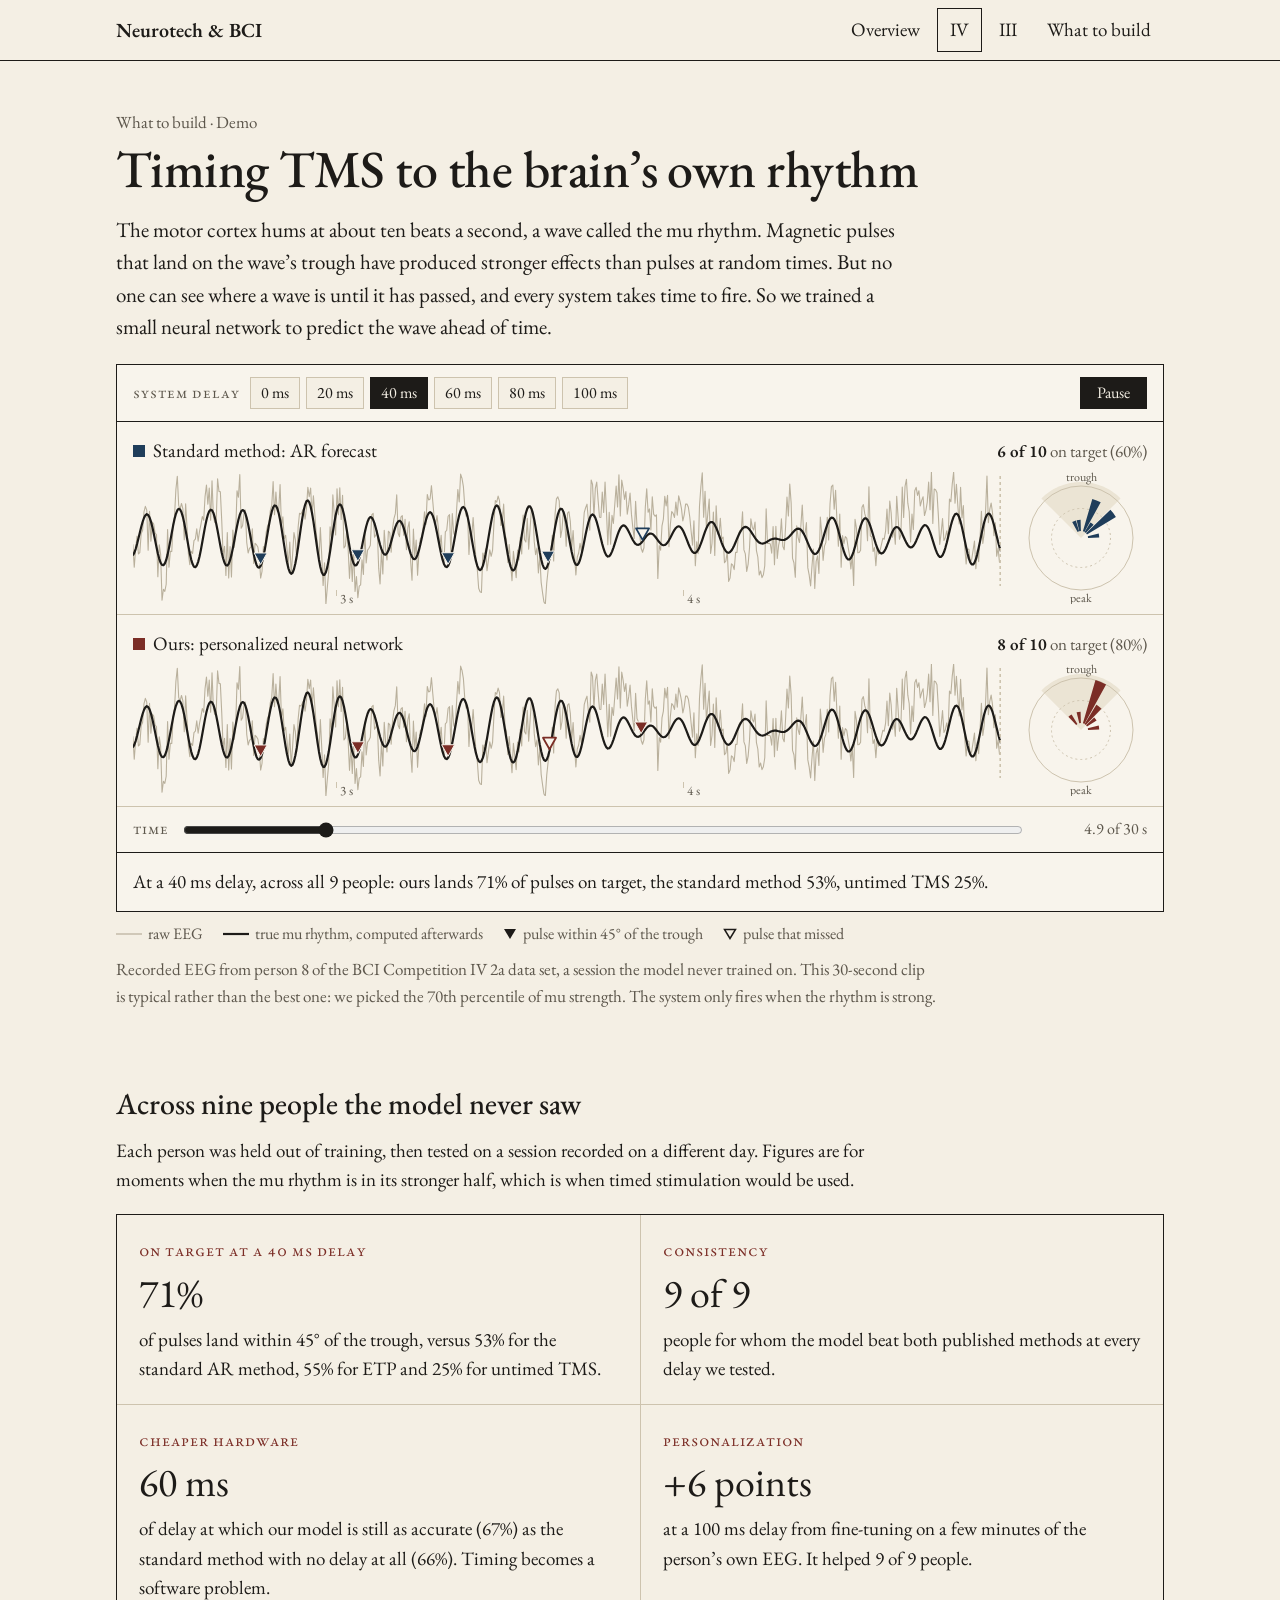
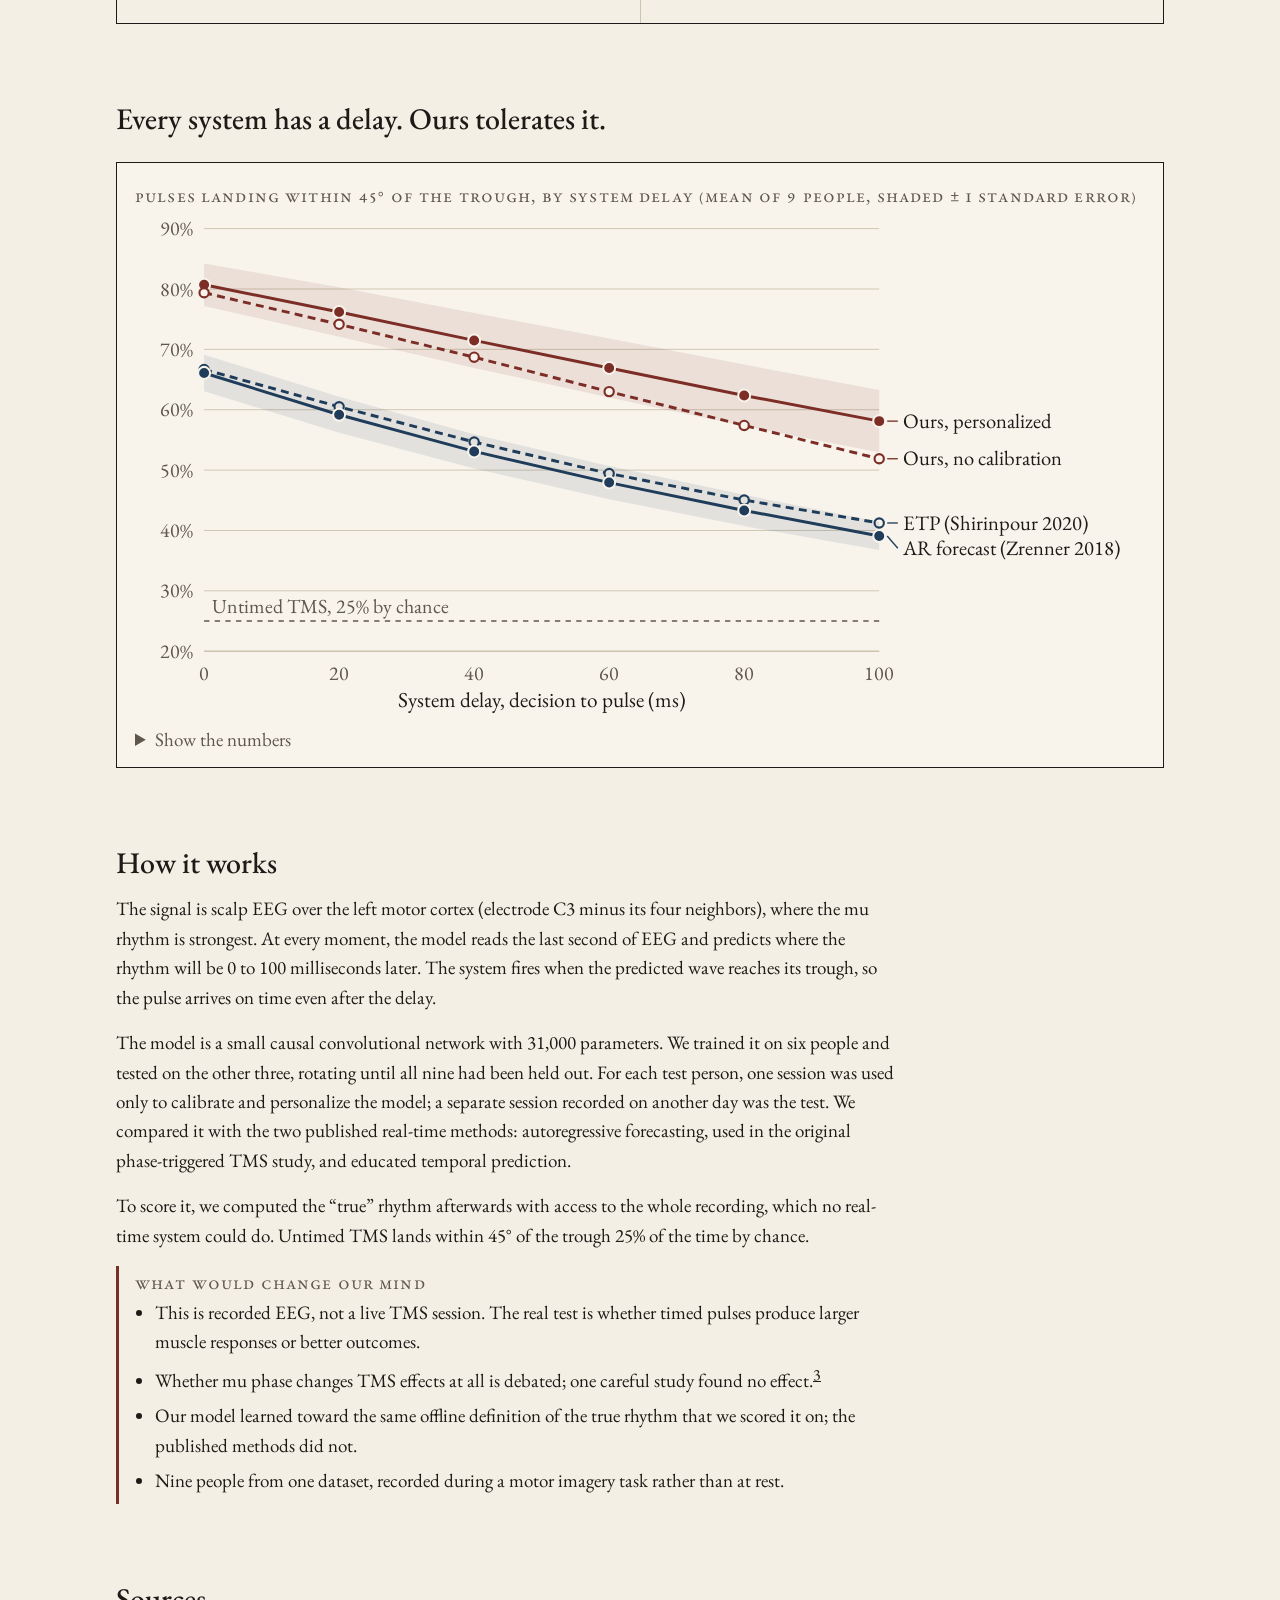
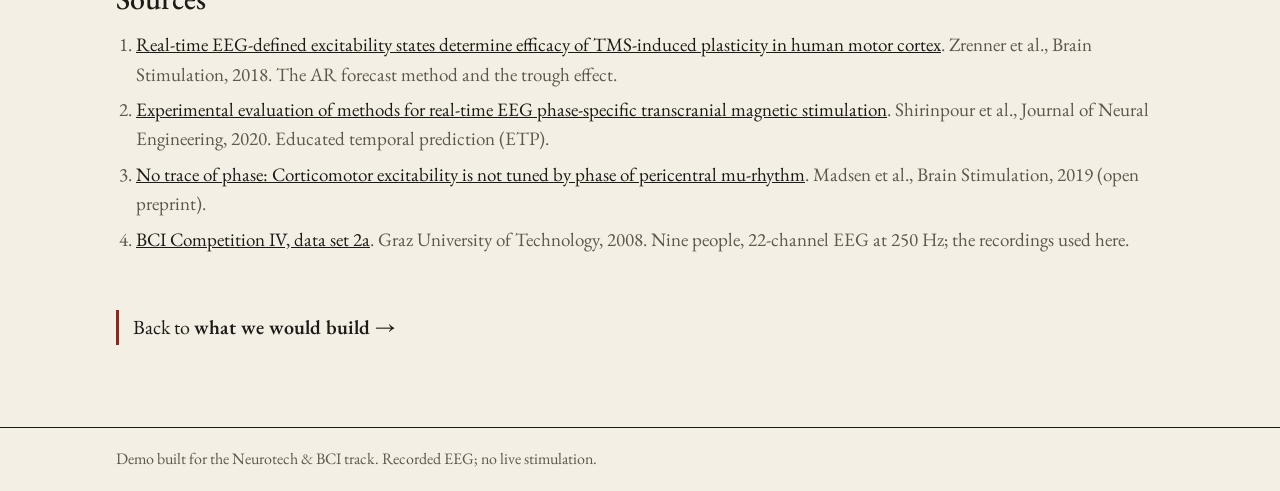
==== commit 37b920be: "Move the TMS demo to What to build and explain why it belongs there" ====
--- a/tms-demo/index.html
+++ b/tms-demo/index.html
@@ -108,7 +108,7 @@
 
 <main>
   <div class="wrap">
-    <p class="kicker"><a href="../index.html#iv">Question IV</a> · Demo</p>
+    <p class="kicker"><a href="../index.html#build">What to build</a> · Demo</p>
     <h1>Timing TMS to the brain’s own rhythm</h1>
     <p class="lede">The motor cortex hums at about ten beats a second, a wave called the mu rhythm. Magnetic pulses that land on the wave’s trough have produced stronger effects than pulses at random times. But no one can see where a wave is until it has passed, and every system takes time to fire. So we trained a small neural network to predict the wave ahead of time.</p>
 
@@ -156,7 +156,7 @@
       </ol>
     </section>
 
-    <p class="bridge">Back to <a href="../index.html#iv">question IV: which field has the most promise &rarr;</a></p>
+    <p class="bridge">Back to <a href="../index.html#build">what we would build &rarr;</a></p>
   </div>
 </main>
 <footer><div class="wrap">Demo built for the Neurotech &amp; BCI track. Recorded EEG; no live stimulation.</div></footer>
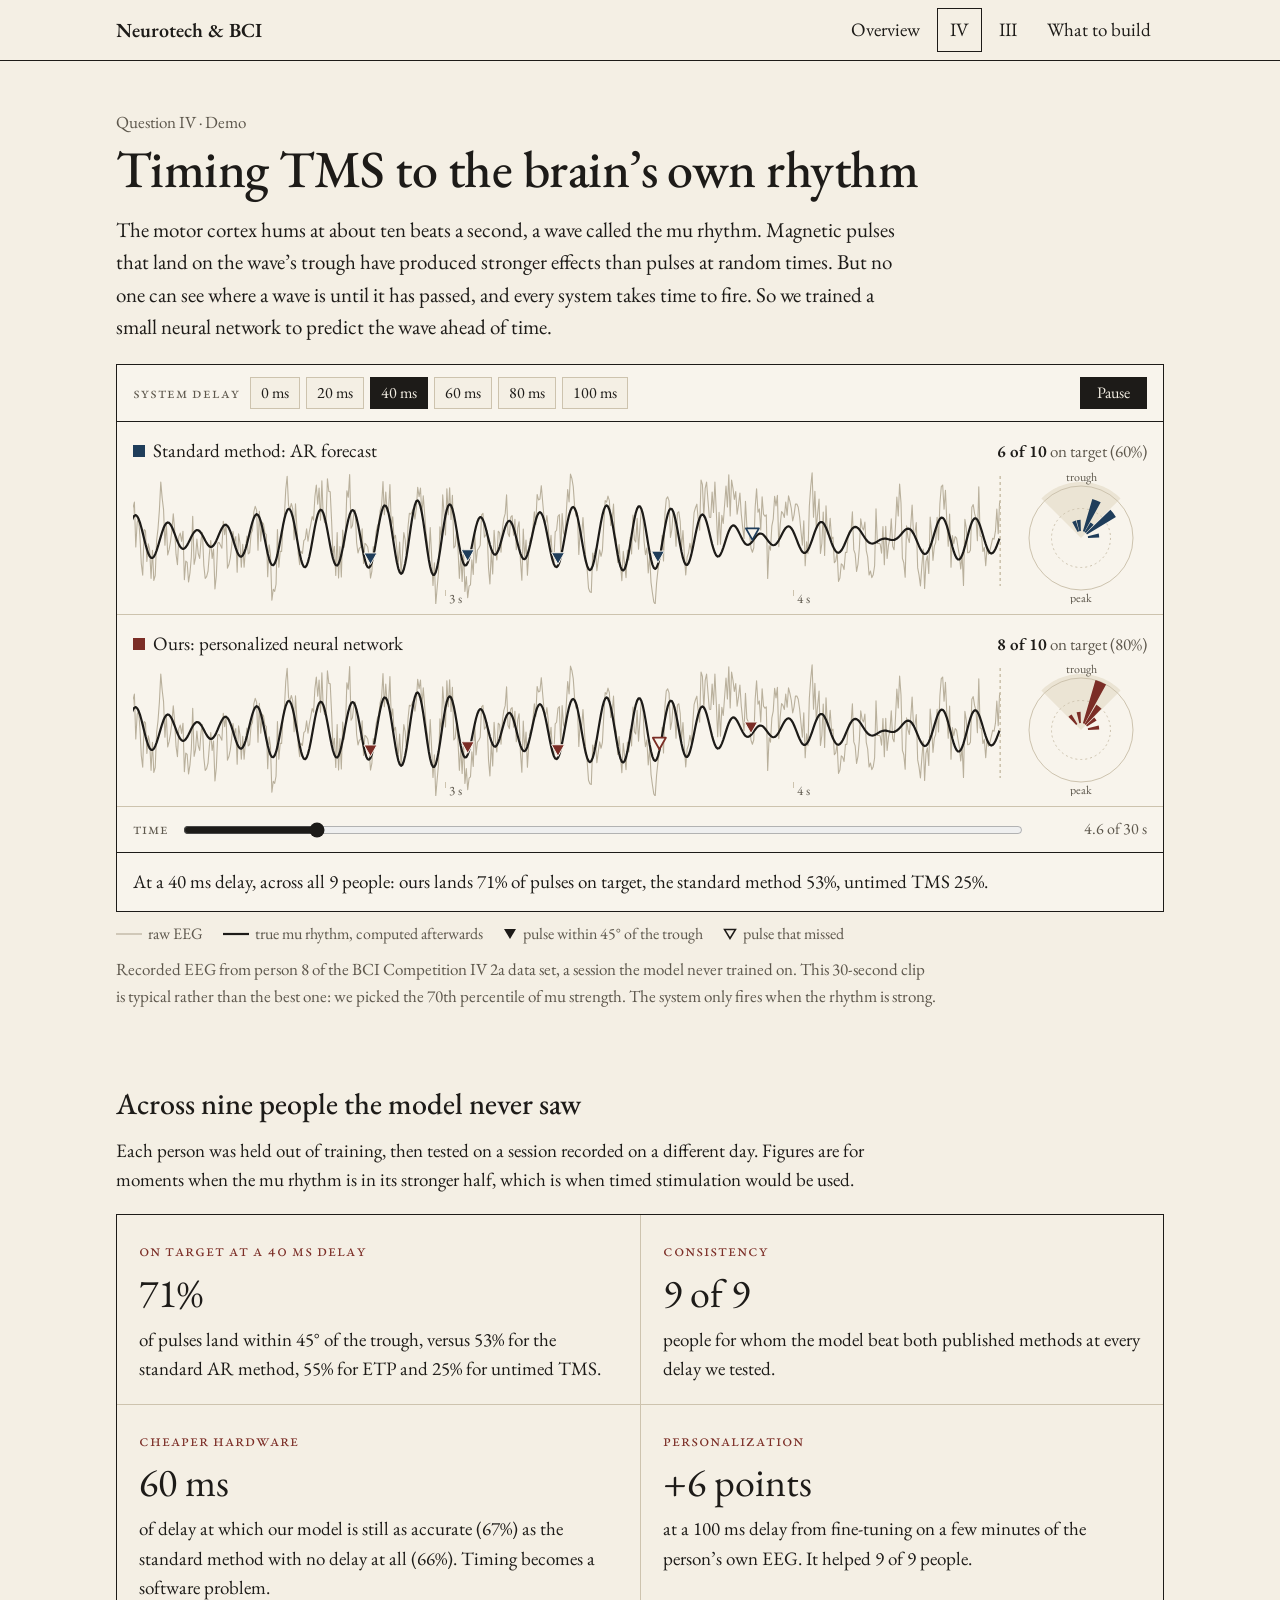
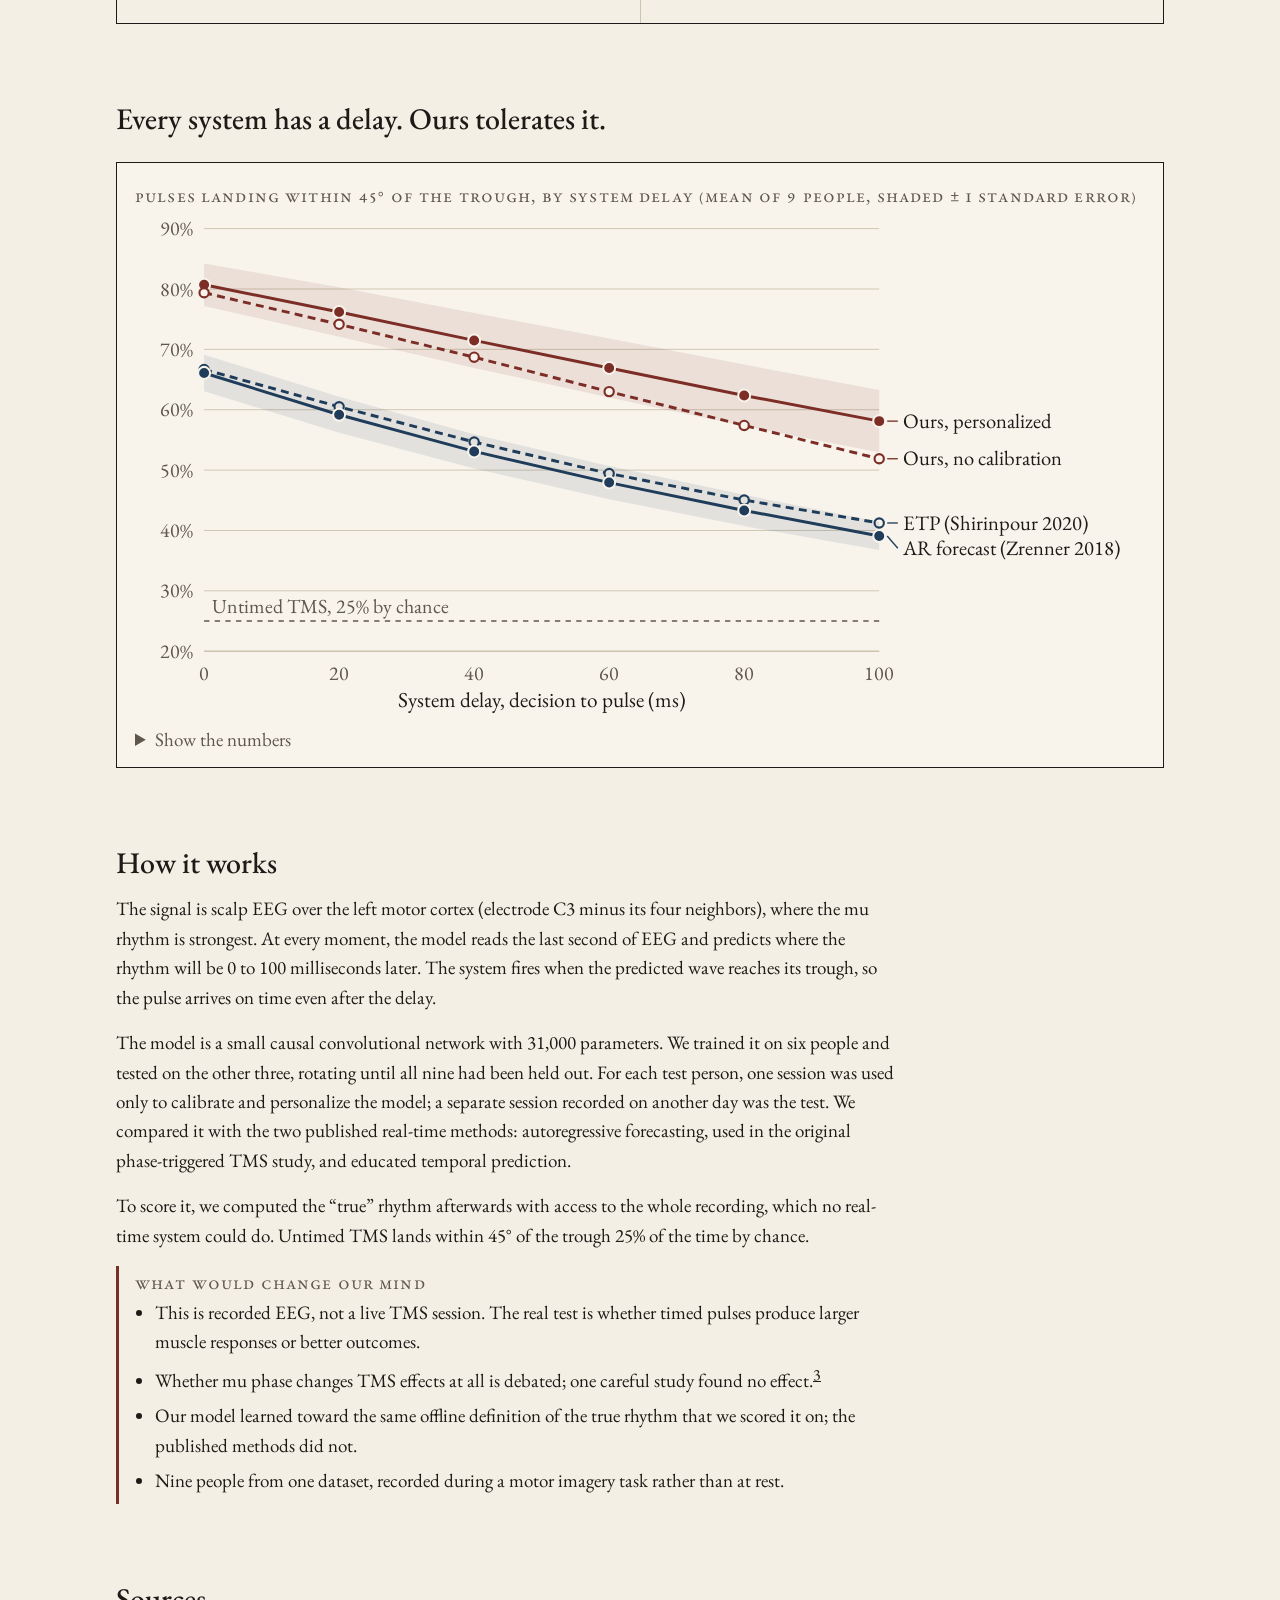
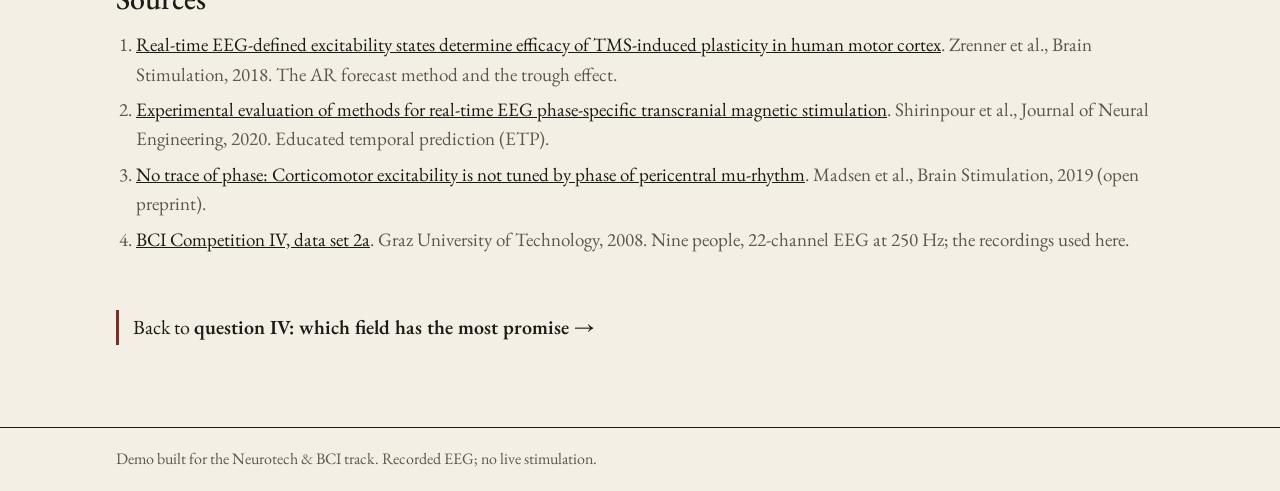
==== commit 945b6261: "Rewrite page IV in plain language, remove the TMS demo from What to build, fix the page-to-page flow" ====
--- a/tms-demo/index.html
+++ b/tms-demo/index.html
@@ -108,7 +108,7 @@
 
 <main>
   <div class="wrap">
-    <p class="kicker"><a href="../index.html#build">What to build</a> · Demo</p>
+    <p class="kicker"><a href="../index.html#iv">Question IV</a> · Demo</p>
     <h1>Timing TMS to the brain’s own rhythm</h1>
     <p class="lede">The motor cortex hums at about ten beats a second, a wave called the mu rhythm. Magnetic pulses that land on the wave’s trough have produced stronger effects than pulses at random times. But no one can see where a wave is until it has passed, and every system takes time to fire. So we trained a small neural network to predict the wave ahead of time.</p>
 
@@ -156,7 +156,7 @@
       </ol>
     </section>
 
-    <p class="bridge">Back to <a href="../index.html#build">what we would build &rarr;</a></p>
+    <p class="bridge">Back to <a href="../index.html#iv">question IV: which field has the most promise &rarr;</a></p>
   </div>
 </main>
 <footer><div class="wrap">Demo built for the Neurotech &amp; BCI track. Recorded EEG; no live stimulation.</div></footer>
